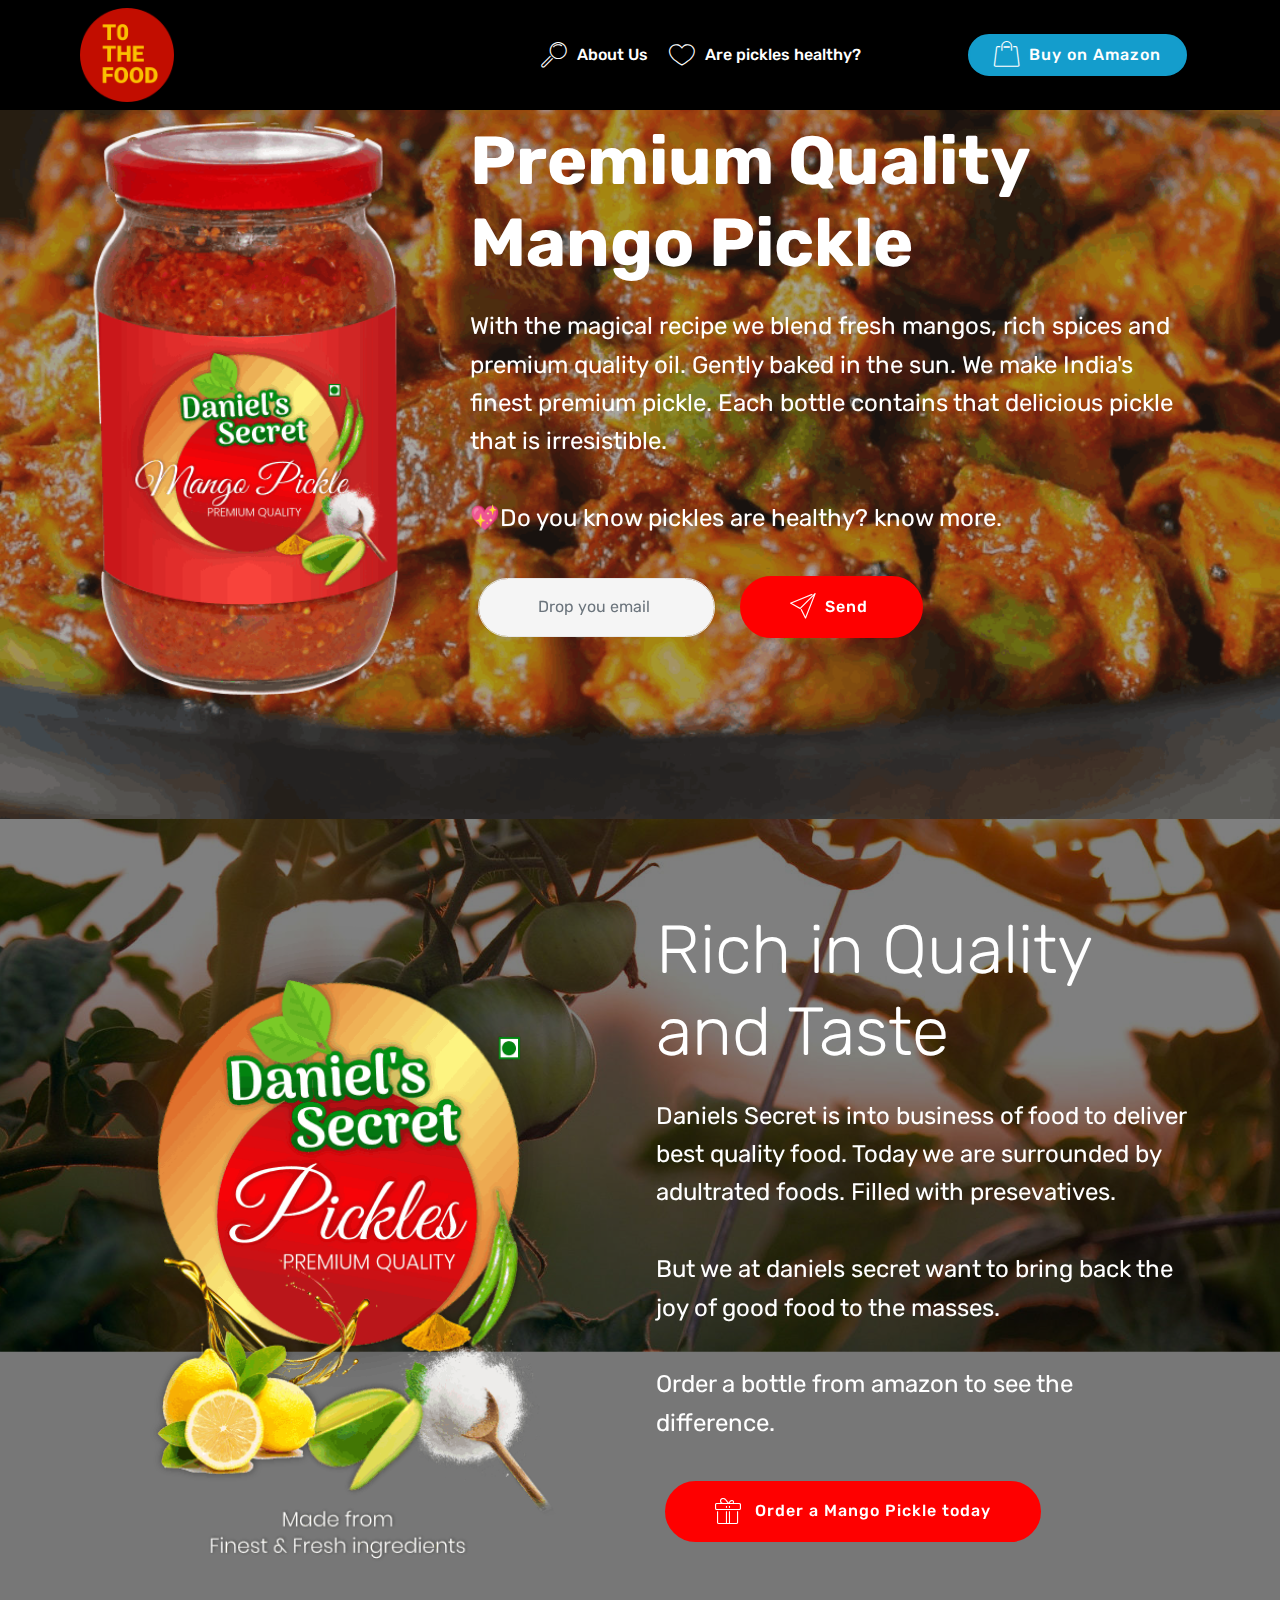
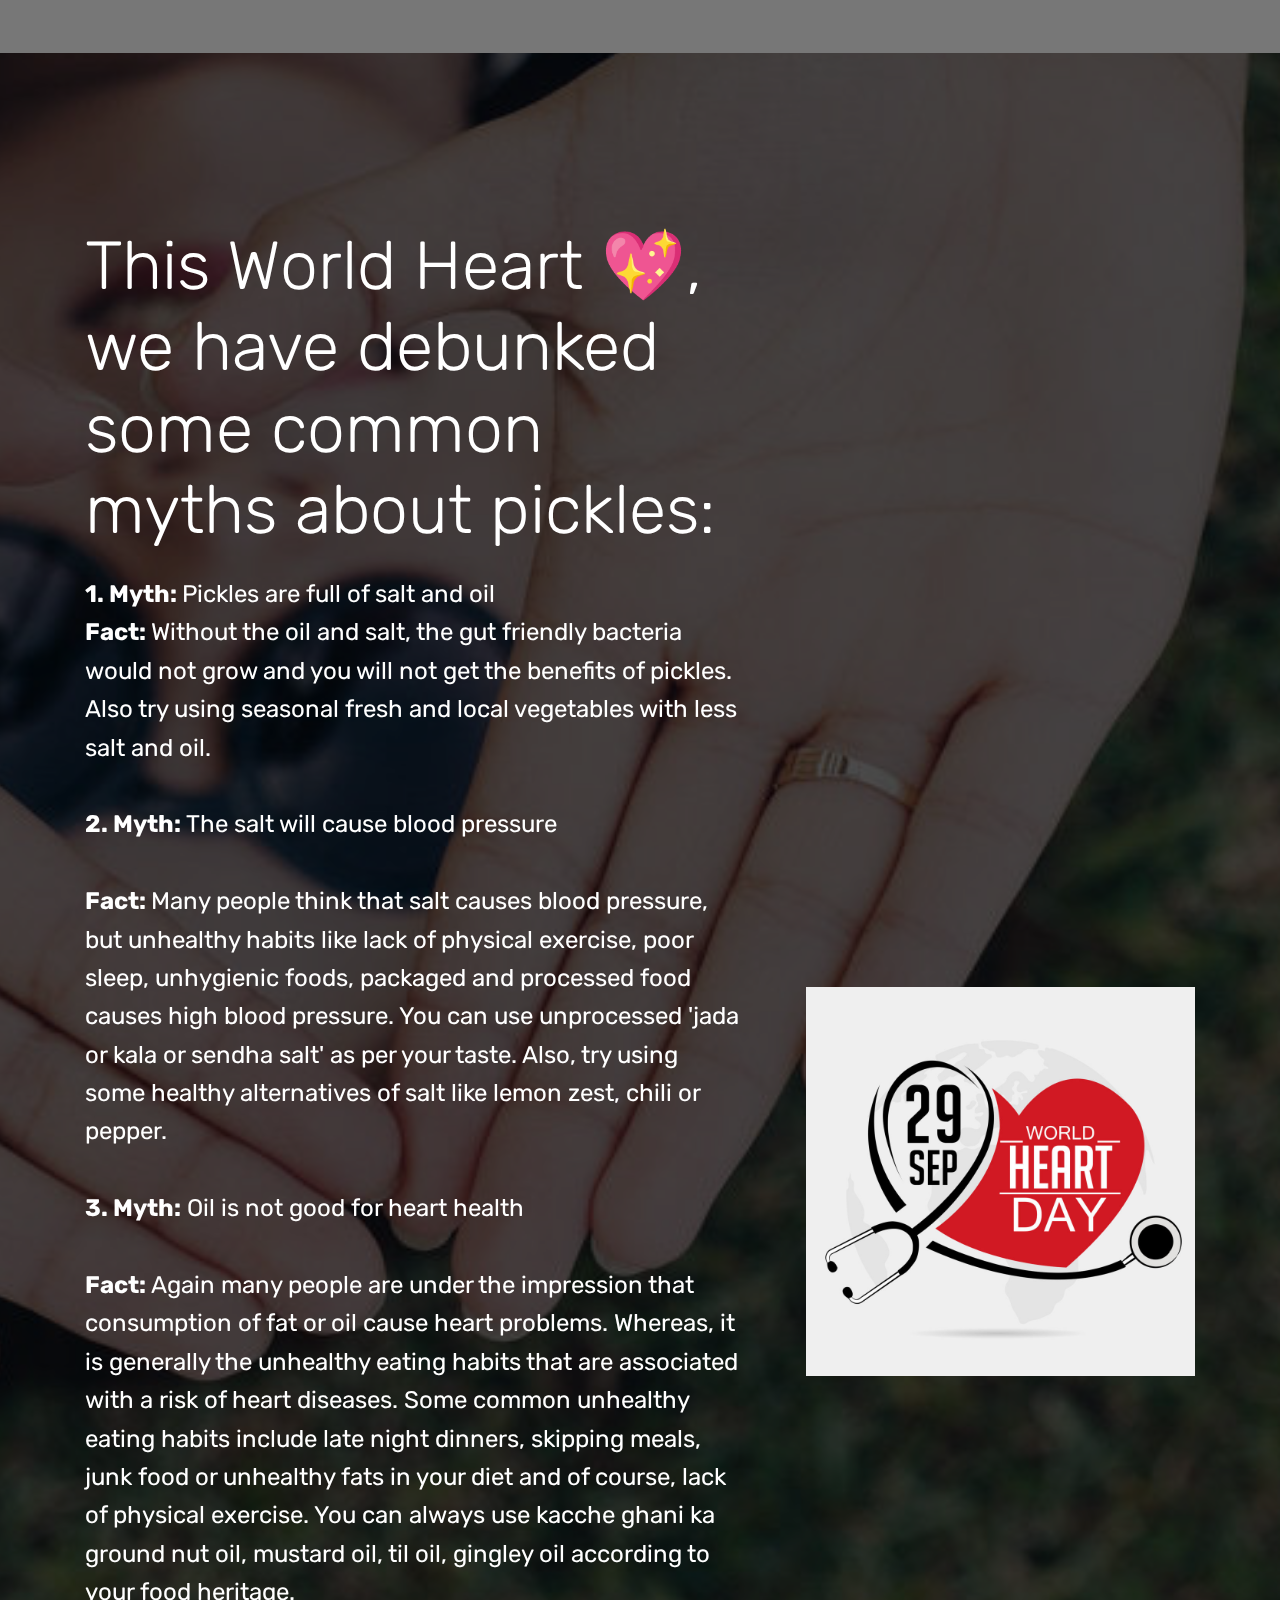
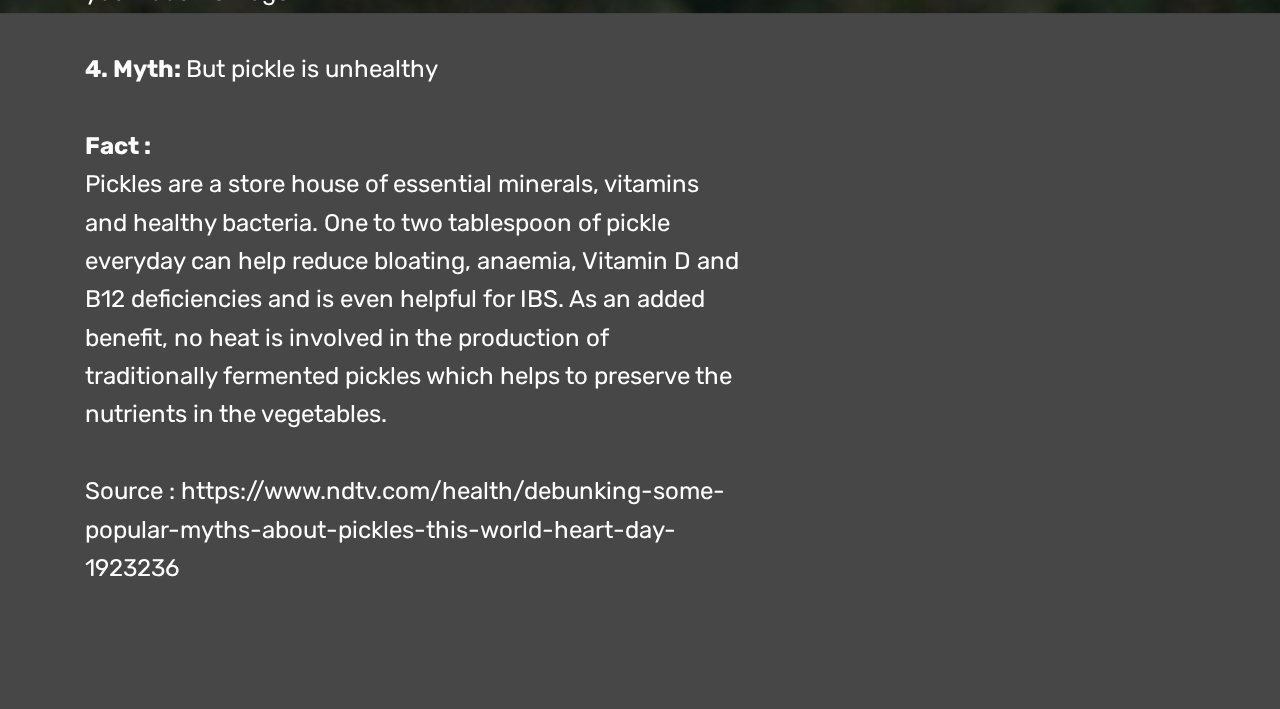
==== index.html @ 65652cb2 "Add files via upload" ====
<!DOCTYPE html>
<html >
<head>
  <!-- Site made with Mobirise Website Builder v4.7.7, https://mobirise.com -->
  <meta charset="UTF-8">
  <meta http-equiv="X-UA-Compatible" content="IE=edge">
  <meta name="generator" content="Mobirise v4.7.7, mobirise.com">
  <meta name="viewport" content="width=device-width, initial-scale=1, minimum-scale=1">
  <link rel="shortcut icon" href="assets/images/to-the-food-100x100.png" type="image/x-icon">
  <meta name="description" content="">
  <title>Home</title>
  <link rel="stylesheet" href="assets/web/assets/mobirise-icons/mobirise-icons.css">
  <link rel="stylesheet" href="assets/tether/tether.min.css">
  <link rel="stylesheet" href="assets/bootstrap/css/bootstrap.min.css">
  <link rel="stylesheet" href="assets/bootstrap/css/bootstrap-grid.min.css">
  <link rel="stylesheet" href="assets/bootstrap/css/bootstrap-reboot.min.css">
  <link rel="stylesheet" href="assets/dropdown/css/style.css">
  <link rel="stylesheet" href="assets/theme/css/style.css">
  <link rel="stylesheet" href="assets/mobirise/css/mbr-additional.css" type="text/css">
  
  
  
</head>
<body>
  <section class="menu cid-r4YpCOW3Wa" once="menu" id="menu1-0">

    

    <nav class="navbar navbar-expand beta-menu navbar-dropdown align-items-center navbar-fixed-top navbar-toggleable-sm">
        <button class="navbar-toggler navbar-toggler-right" type="button" data-toggle="collapse" data-target="#navbarSupportedContent" aria-controls="navbarSupportedContent" aria-expanded="false" aria-label="Toggle navigation">
            <div class="hamburger">
                <span></span>
                <span></span>
                <span></span>
                <span></span>
            </div>
        </button>
        <div class="menu-logo">
            <div class="navbar-brand">
                <span class="navbar-logo">
                    <a href="http://tothefood.com">
                         <img src="assets/images/to-the-food-100x100.png" alt="Mobirise" title="" style="height: 5.9rem;">
                    </a>
                </span>
                
            </div>
        </div>
        <div class="collapse navbar-collapse" id="navbarSupportedContent">
            <ul class="navbar-nav nav-dropdown" data-app-modern-menu="true"><li class="nav-item">
                    <a class="nav-link link text-white display-4" href="index.html#header3-2">
                        <span class="mbri-search mbr-iconfont mbr-iconfont-btn"></span>
                        About Us
                    </a>
                </li><li class="nav-item"><a class="nav-link link text-white display-4" href="index.html#header3-3"><span class="mbri-hearth mbr-iconfont mbr-iconfont-btn"></span>
                        
                        Are pickles healthy? &nbsp; &nbsp; &nbsp; &nbsp; &nbsp; &nbsp; &nbsp; &nbsp; &nbsp; &nbsp;&nbsp;</a></li></ul>
            <div class="navbar-buttons mbr-section-btn"><a class="btn btn-sm btn-primary display-4" href="page1.html"><span class="mbri-shopping-bag mbr-iconfont mbr-iconfont-btn"></span>
                    Buy on Amazon</a></div>
        </div>
    </nav>
</section>

<section class="engine"><a href="https://mobirise.me/e">make a site</a></section><section class="header14 cid-r4YpYTf6d8 mbr-parallax-background" id="header14-1">

    

    <div class="mbr-overlay" style="opacity: 0.4; background-color: rgb(35, 35, 35);">
    </div>

    <div class="container">
        <div class="media-container-row">

            <div class="mbr-figure" style="width: 50%;">
                <img src="assets/images/new-300x540.png" alt="Mobirise" title="">
            </div>

            <div class="media-content">
                <h1 class="mbr-section-title pb-3 align-left mbr-white mbr-fonts-style display-1"><strong>Premium Quality Mango Pickle</strong>&nbsp;</h1>
                
                <div class="mbr-section-text  pb-3 ">
                    <p class="mbr-text align-left mbr-white mbr-fonts-style display-5">With the magical recipe we blend fresh mangos, rich spices and premium quality oil. Gently baked in the sun. We make India's finest premium pickle. Each bottle contains that delicious pickle that is irresistible.<br><br><a href="index.html#header3-3" class="text-white">💖Do you know pickles are healthy?</a>&nbsp;know more.<br></p>
                </div>

                <div class="media-container-column" data-form-type="formoid">
                    <div data-form-alert="" hidden="">Thanks for sending us your email. We'll contact you soon!</div>
                    <form class="form-inline" action="https://mobirise.com/" method="post" data-form-title="Mobirise Form">
                        <input type="hidden" value="vi8gRduveDbk9ZC6Xpn4aQw9OU4yUWQnwNXGZ/rbIzXSSojaercEvw2rdRnrXdCf0DAz/PUSEZl71ZxPuIH0gPX1KS9b4m6CELEukPtEXcxTzOroVhZYm8sa0esuAMLe" data-form-email="true">
                        <div class="form-group">
                            <input type="email" class="form-control input-sm input-inverse" name="email" required="" data-form-field="Email" placeholder="Drop you email " id="email-header14-1">
                        </div>
                        <div class="buttons-wrap"><button href="" class="btn btn-secondary display-4" type="submit" role="button"><span class="mbri-paper-plane mbr-iconfont mbr-iconfont-btn"></span>Send&nbsp;</button></div>
                    </form>
                </div>
            </div>
        </div>
    </div>
</section>

<section class="header3 cid-r4YrCFxBbr mbr-parallax-background" id="header3-2">

    

    <div class="mbr-overlay" style="opacity: 0.5; background-color: rgb(0, 0, 0);">
    </div>

    <div class="container">
        <div class="media-container-row">
            <div class="mbr-figure" style="width: 100%;">
                <img src="assets/images/pickle-cover-500x644.png" alt="Mobirise" title="">
            </div>

            <div class="media-content">
                <h1 class="mbr-section-title mbr-white pb-3 mbr-fonts-style display-1">Rich in Quality and Taste</h1>
                
                <div class="mbr-section-text mbr-white pb-3 ">
                    <p class="mbr-text mbr-fonts-style display-5">Daniels Secret is into business of food to deliver best quality food. Today we are surrounded by adultrated foods. Filled with presevatives.&nbsp;<br><br>But we at daniels secret want to bring back the joy of good food to the masses.&nbsp;<br><br>Order a bottle from amazon to see the difference.&nbsp;</p>
                </div>
                <div class="mbr-section-btn"><a class="btn btn-md btn-secondary display-4" href="https://mobirise.com"><span class="mbri-gift mbr-iconfont mbr-iconfont-btn"></span>Order a Mango Pickle today</a></div>
            </div>
        </div>
    </div>

</section>

<section class="header3 cid-r4YBlvdm2W mbr-parallax-background" id="header3-3">

    

    <div class="mbr-overlay" style="opacity: 0.7; background-color: rgb(0, 0, 0);">
    </div>

    <div class="container">
        <div class="media-container-row">
            <div class="mbr-figure" style="width: 65%;">
                <img src="assets/images/worldheartday-1014x1014.jpg" alt="Mobirise" title="">
            </div>

            <div class="media-content">
                <h1 class="mbr-section-title mbr-white pb-3 mbr-fonts-style display-1"><br>This World Heart 💖, we have debunked some common myths about pickles:</h1>
                
                <div class="mbr-section-text mbr-white pb-3 ">
                    <p class="mbr-text mbr-fonts-style display-5"><strong>1. Myth: </strong>Pickles are full of salt and oil<br><strong>Fact: </strong> Without the oil and salt, the gut friendly bacteria would not grow and you will not get the benefits of pickles. Also try using seasonal fresh and local vegetables with less salt and oil.
<br>
<br><strong>2. Myth: </strong>The salt will cause blood pressure
<br>
<br><strong> Fact: </strong>Many people think that salt causes blood pressure, but unhealthy habits like lack of physical exercise, poor sleep, unhygienic foods, packaged and processed food causes high blood pressure. You can use unprocessed 'jada or kala or sendha salt' as per your taste. Also, try using some healthy alternatives of salt like lemon zest, chili or pepper.
<br>
<br><strong>3. Myth:</strong> Oil is not good for heart health
<br>
<br><strong>Fact: </strong>Again many people are under the impression that consumption of fat or oil cause heart problems. Whereas, it is generally the unhealthy eating habits that are associated with a risk of heart diseases. Some common unhealthy eating habits include late night dinners, skipping meals, junk food or unhealthy fats in your diet and of course, lack of physical exercise. You can always use kacche ghani ka ground nut oil,  mustard oil, til oil, gingley oil according to your food heritage.
<br>
<br><strong>4. Myth: </strong>But pickle is unhealthy
<br>
<br><strong>Fact : <br></strong>Pickles are a store house of essential minerals, vitamins and healthy bacteria. One to two tablespoon of pickle everyday can help reduce bloating, anaemia, Vitamin D and B12 deficiencies and is even helpful for IBS. As an added benefit, no heat is involved in the production of traditionally fermented pickles which helps to preserve the nutrients in the vegetables.&nbsp;<br><br>Source :&nbsp;https://www.ndtv.com/health/debunking-some-popular-myths-about-pickles-this-world-heart-day-1923236</p>
                </div>
                
            </div>
        </div>
    </div>

</section>


  <script src="assets/web/assets/jquery/jquery.min.js"></script>
  <script src="assets/popper/popper.min.js"></script>
  <script src="assets/tether/tether.min.js"></script>
  <script src="assets/bootstrap/js/bootstrap.min.js"></script>
  <script src="assets/smoothscroll/smooth-scroll.js"></script>
  <script src="assets/dropdown/js/script.min.js"></script>
  <script src="assets/touchswipe/jquery.touch-swipe.min.js"></script>
  <script src="assets/parallax/jarallax.min.js"></script>
  <script src="assets/theme/js/script.js"></script>
  <script src="assets/formoid/formoid.min.js"></script>
  
  
</body>
</html>
---- assets/web/assets/mobirise-icons/mobirise-icons.css ----
@font-face {
  font-family: 'MobiriseIcons';
  src:  url('mobirise-icons.eot?spat4u');
  src:  url('mobirise-icons.eot?spat4u#iefix') format('embedded-opentype'),
    url('mobirise-icons.ttf?spat4u') format('truetype'),
    url('mobirise-icons.woff?spat4u') format('woff'),
    url('mobirise-icons.svg?spat4u#MobiriseIcons') format('svg');
  font-weight: normal;
  font-style: normal;
}

[class^="mbri-"], [class*=" mbri-"] {
  /* use !important to prevent issues with browser extensions that change fonts */
  font-family: MobiriseIcons !important;
  speak: none;
  font-style: normal;
  font-weight: normal;
  font-variant: normal;
  text-transform: none;
  line-height: 1;

  /* Better Font Rendering =========== */
  -webkit-font-smoothing: antialiased;
  -moz-osx-font-smoothing: grayscale;
}

.mbri-add-submenu:before {
  content: "\e900";
}
.mbri-alert:before {
  content: "\e901";
}
.mbri-align-center:before {
  content: "\e902";
}
.mbri-align-justify:before {
  content: "\e903";
}
.mbri-align-left:before {
  content: "\e904";
}
.mbri-align-right:before {
  content: "\e905";
}
.mbri-android:before {
  content: "\e906";
}
.mbri-apple:before {
  content: "\e907";
}
.mbri-arrow-down:before {
  content: "\e908";
}
.mbri-arrow-next:before {
  content: "\e909";
}
.mbri-arrow-prev:before {
  content: "\e90a";
}
.mbri-arrow-up:before {
  content: "\e90b";
}
.mbri-bold:before {
  content: "\e90c";
}
.mbri-bookmark:before {
  content: "\e90d";
}
.mbri-bootstrap:before {
  content: "\e90e";
}
.mbri-briefcase:before {
  content: "\e90f";
}
.mbri-browse:before {
  content: "\e910";
}
.mbri-bulleted-list:before {
  content: "\e911";
}
.mbri-calendar:before {
  content: "\e912";
}
.mbri-camera:before {
  content: "\e913";
}
.mbri-cart-add:before {
  content: "\e914";
}
.mbri-cart-full:before {
  content: "\e915";
}
.mbri-cash:before {
  content: "\e916";
}
.mbri-change-style:before {
  content: "\e917";
}
.mbri-chat:before {
  content: "\e918";
}
.mbri-clock:before {
  content: "\e919";
}
.mbri-close:before {
  content: "\e91a";
}
.mbri-cloud:before {
  content: "\e91b";
}
.mbri-code:before {
  content: "\e91c";
}
.mbri-contact-form:before {
  content: "\e91d";
}
.mbri-credit-card:before {
  content: "\e91e";
}
.mbri-cursor-click:before {
  content: "\e91f";
}
.mbri-cust-feedback:before {
  content: "\e920";
}
.mbri-database:before {
  content: "\e921";
}
.mbri-delivery:before {
  content: "\e922";
}
.mbri-desktop:before {
  content: "\e923";
}
.mbri-devices:before {
  content: "\e924";
}
.mbri-down:before {
  content: "\e925";
}
.mbri-download:before {
  content: "\e989";
}
.mbri-drag-n-drop:before {
  content: "\e927";
}
.mbri-drag-n-drop2:before {
  content: "\e928";
}
.mbri-edit:before {
  content: "\e929";
}
.mbri-edit2:before {
  content: "\e92a";
}
.mbri-error:before {
  content: "\e92b";
}
.mbri-extension:before {
  content: "\e92c";
}
.mbri-features:before {
  content: "\e92d";
}
.mbri-file:before {
  content: "\e92e";
}
.mbri-flag:before {
  content: "\e92f";
}
.mbri-folder:before {
  content: "\e930";
}
.mbri-gift:before {
  content: "\e931";
}
.mbri-github:before {
  content: "\e932";
}
.mbri-globe:before {
  content: "\e933";
}
.mbri-globe-2:before {
  content: "\e934";
}
.mbri-growing-chart:before {
  content: "\e935";
}
.mbri-hearth:before {
  content: "\e936";
}
.mbri-help:before {
  content: "\e937";
}
.mbri-home:before {
  content: "\e938";
}
.mbri-hot-cup:before {
  content: "\e939";
}
.mbri-idea:before {
  content: "\e93a";
}
.mbri-image-gallery:before {
  content: "\e93b";
}
.mbri-image-slider:before {
  content: "\e93c";
}
.mbri-info:before {
  content: "\e93d";
}
.mbri-italic:before {
  content: "\e93e";
}
.mbri-key:before {
  content: "\e93f";
}
.mbri-laptop:before {
  content: "\e940";
}
.mbri-layers:before {
  content: "\e941";
}
.mbri-left-right:before {
  content: "\e942";
}
.mbri-left:before {
  content: "\e943";
}
.mbri-letter:before {
  content: "\e944";
}
.mbri-like:before {
  content: "\e945";
}
.mbri-link:before {
  content: "\e946";
}
.mbri-lock:before {
  content: "\e947";
}
.mbri-login:before {
  content: "\e948";
}
.mbri-logout:before {
  content: "\e949";
}
.mbri-magic-stick:before {
  content: "\e94a";
}
.mbri-map-pin:before {
  content: "\e94b";
}
.mbri-menu:before {
  content: "\e94c";
}
.mbri-mobile:before {
  content: "\e94d";
}
.mbri-mobile2:before {
  content: "\e94e";
}
.mbri-mobirise:before {
  content: "\e94f";
}
.mbri-more-horizontal:before {
  content: "\e950";
}
.mbri-more-vertical:before {
  content: "\e951";
}
.mbri-music:before {
  content: "\e952";
}
.mbri-new-file:before {
  content: "\e953";
}
.mbri-numbered-list:before {
  content: "\e954";
}
.mbri-opened-folder:before {
  content: "\e955";
}
.mbri-pages:before {
  content: "\e956";
}
.mbri-paper-plane:before {
  content: "\e957";
}
.mbri-paperclip:before {
  content: "\e958";
}
.mbri-photo:before {
  content: "\e959";
}
.mbri-photos:before {
  content: "\e95a";
}
.mbri-pin:before {
  content: "\e95b";
}
.mbri-play:before {
  content: "\e95c";
}
.mbri-plus:before {
  content: "\e95d";
}
.mbri-preview:before {
  content: "\e95e";
}
.mbri-print:before {
  content: "\e95f";
}
.mbri-protect:before {
  content: "\e960";
}
.mbri-question:before {
  content: "\e961";
}
.mbri-quote-left:before {
  content: "\e962";
}
.mbri-quote-right:before {
  content: "\e963";
}
.mbri-refresh:before {
  content: "\e964";
}
.mbri-responsive:before {
  content: "\e965";
}
.mbri-right:before {
  content: "\e966";
}
.mbri-rocket:before {
  content: "\e967";
}
.mbri-sad-face:before {
  content: "\e968";
}
.mbri-sale:before {
  content: "\e969";
}
.mbri-save:before {
  content: "\e96a";
}
.mbri-search:before {
  content: "\e96b";
}
.mbri-setting:before {
  content: "\e96c";
}
.mbri-setting2:before {
  content: "\e96d";
}
.mbri-setting3:before {
  content: "\e96e";
}
.mbri-share:before {
  content: "\e96f";
}
.mbri-shopping-bag:before {
  content: "\e970";
}
.mbri-shopping-basket:before {
  content: "\e971";
}
.mbri-shopping-cart:before {
  content: "\e972";
}
.mbri-sites:before {
  content: "\e973";
}
.mbri-smile-face:before {
  content: "\e974";
}
.mbri-speed:before {
  content: "\e975";
}
.mbri-star:before {
  content: "\e976";
}
.mbri-success:before {
  content: "\e977";
}
.mbri-sun:before {
  content: "\e978";
}
.mbri-sun2:before {
  content: "\e979";
}
.mbri-tablet:before {
  content: "\e97a";
}
.mbri-tablet-vertical:before {
  content: "\e97b";
}
.mbri-target:before {
  content: "\e97c";
}
.mbri-timer:before {
  content: "\e97d";
}
.mbri-to-ftp:before {
  content: "\e97e";
}
.mbri-to-local-drive:before {
  content: "\e97f";
}
.mbri-touch-swipe:before {
  content: "\e980";
}
.mbri-touch:before {
  content: "\e981";
}
.mbri-trash:before {
  content: "\e982";
}
.mbri-underline:before {
  content: "\e983";
}
.mbri-unlink:before {
  content: "\e984";
}
.mbri-unlock:before {
  content: "\e985";
}
.mbri-up-down:before {
  content: "\e986";
}
.mbri-up:before {
  content: "\e987";
}
.mbri-update:before {
  content: "\e988";
}
.mbri-upload:before {
 content: "\e926"; 
}
.mbri-user:before {
  content: "\e98a";
}
.mbri-user2:before {
  content: "\e98b";
}
.mbri-users:before {
  content: "\e98c";
}
.mbri-video:before {
  content: "\e98d";
}
.mbri-video-play:before {
  content: "\e98e";
}
.mbri-watch:before {
  content: "\e98f";
}
.mbri-website-theme:before {
  content: "\e990";
}
.mbri-wifi:before {
  content: "\e991";
}
.mbri-windows:before {
  content: "\e992";
}
.mbri-zoom-out:before {
  content: "\e993";
}
.mbri-redo:before {
  content: "\e994";
}
.mbri-undo:before {
  content: "\e995";
}
---- assets/dropdown/css/style.css ----
.navbar-dropdown {
  left: 0;
  padding: 0;
  position: absolute;
  right: 0;
  top: 0;
  transition: all 0.45s ease;
  z-index: 1030;
  background: #282828; }
  .navbar-dropdown .navbar-logo {
    margin-right: 0.8rem;
    transition: margin 0.3s ease-in-out;
    vertical-align: middle; }
    .navbar-dropdown .navbar-logo img {
      height: 3.125rem;
      transition: all 0.3s ease-in-out; }
    .navbar-dropdown .navbar-logo.mbr-iconfont {
      font-size: 3.125rem;
      line-height: 3.125rem; }
  .navbar-dropdown .navbar-caption {
    font-weight: 700;
    white-space: normal;
    vertical-align: -4px;
    line-height: 3.125rem !important; }
    .navbar-dropdown .navbar-caption, .navbar-dropdown .navbar-caption:hover {
      color: inherit;
      text-decoration: none; }
  .navbar-dropdown .mbr-iconfont + .navbar-caption {
    vertical-align: -1px; }
  .navbar-dropdown.navbar-fixed-top {
    position: fixed; }
  .navbar-dropdown .navbar-brand span {
    vertical-align: -4px; }
  .navbar-dropdown.bg-color.transparent {
    background: none; }
  .navbar-dropdown.navbar-short .navbar-brand {
    padding: 0.625rem 0; }
    .navbar-dropdown.navbar-short .navbar-brand span {
      vertical-align: -1px; }
  .navbar-dropdown.navbar-short .navbar-caption {
    line-height: 2.375rem !important;
    vertical-align: -2px; }
  .navbar-dropdown.navbar-short .navbar-logo {
    margin-right: 0.5rem; }
    .navbar-dropdown.navbar-short .navbar-logo img {
      height: 2.375rem; }
    .navbar-dropdown.navbar-short .navbar-logo.mbr-iconfont {
      font-size: 2.375rem;
      line-height: 2.375rem; }
  .navbar-dropdown.navbar-short .mbr-table-cell {
    height: 3.625rem; }
  .navbar-dropdown .navbar-close {
    left: 0.6875rem;
    position: fixed;
    top: 0.75rem;
    z-index: 1000; }
  .navbar-dropdown .hamburger-icon {
    content: "";
    display: inline-block;
    vertical-align: middle;
    width: 16px;
    -webkit-box-shadow: 0 -6px 0 1px #282828,0 0 0 1px #282828,0 6px 0 1px #282828;
    -moz-box-shadow: 0 -6px 0 1px #282828,0 0 0 1px #282828,0 6px 0 1px #282828;
    box-shadow: 0 -6px 0 1px #282828,0 0 0 1px #282828,0 6px 0 1px #282828; }

.dropdown-menu .dropdown-toggle[data-toggle="dropdown-submenu"]::after {
  border-bottom: 0.35em solid transparent;
  border-left: 0.35em solid;
  border-right: 0;
  border-top: 0.35em solid transparent;
  margin-left: 0.3rem; }

.dropdown-menu .dropdown-item:focus {
  outline: 0; }

.nav-dropdown {
  font-size: 0.75rem;
  font-weight: 500;
  height: auto !important; }
  .nav-dropdown .nav-btn {
    padding-left: 1rem; }
  .nav-dropdown .link {
    margin: .667em 1.667em;
    font-weight: 500;
    padding: 0;
    transition: color .2s ease-in-out; }
    .nav-dropdown .link.dropdown-toggle {
      margin-right: 2.583em; }
      .nav-dropdown .link.dropdown-toggle::after {
        margin-left: .25rem;
        border-top: 0.35em solid;
        border-right: 0.35em solid transparent;
        border-left: 0.35em solid transparent;
        border-bottom: 0; }
      .nav-dropdown .link.dropdown-toggle[aria-expanded="true"] {
        margin: 0;
        padding: 0.667em 3.263em  0.667em 1.667em; }
  .nav-dropdown .link::after,
  .nav-dropdown .dropdown-item::after {
    color: inherit; }
  .nav-dropdown .btn {
    font-size: 0.75rem;
    font-weight: 700;
    letter-spacing: 0;
    margin-bottom: 0;
    padding-left: 1.25rem;
    padding-right: 1.25rem; }
  .nav-dropdown .dropdown-menu {
    border-radius: 0;
    border: 0;
    left: 0;
    margin: 0;
    padding-bottom: 1.25rem;
    padding-top: 1.25rem;
    position: relative; }
  .nav-dropdown .dropdown-submenu {
    margin-left: 0.125rem;
    top: 0; }
  .nav-dropdown .dropdown-item {
    font-weight: 500;
    line-height: 2;
    padding: 0.3846em 4.615em 0.3846em 1.5385em;
    position: relative;
    transition: color .2s ease-in-out, background-color .2s ease-in-out; }
    .nav-dropdown .dropdown-item::after {
      margin-top: -0.3077em;
      position: absolute;
      right: 1.1538em;
      top: 50%; }
    .nav-dropdown .dropdown-item:focus, .nav-dropdown .dropdown-item:hover {
      background: none; }

@media (max-width: 767px) {
  .nav-dropdown.navbar-toggleable-sm {
    bottom: 0;
    display: none;
    left: 0;
    overflow-x: hidden;
    position: fixed;
    top: 0;
    transform: translateX(-100%);
    -ms-transform: translateX(-100%);
    -webkit-transform: translateX(-100%);
    width: 18.75rem;
    z-index: 999; } }
.nav-dropdown.navbar-toggleable-xl {
  bottom: 0;
  display: none;
  left: 0;
  overflow-x: hidden;
  position: fixed;
  top: 0;
  transform: translateX(-100%);
  -ms-transform: translateX(-100%);
  -webkit-transform: translateX(-100%);
  width: 18.75rem;
  z-index: 999; }

.nav-dropdown-sm {
  display: block !important;
  overflow-x: hidden;
  overflow: auto;
  padding-top: 3.875rem; }
  .nav-dropdown-sm::after {
    content: "";
    display: block;
    height: 3rem;
    width: 100%; }
  .nav-dropdown-sm.collapse.in ~ .navbar-close {
    display: block !important; }
  .nav-dropdown-sm.collapsing, .nav-dropdown-sm.collapse.in {
    transform: translateX(0);
    -ms-transform: translateX(0);
    -webkit-transform: translateX(0);
    transition: all 0.25s ease-out;
    -webkit-transition: all 0.25s ease-out;
    background: #282828; }
  .nav-dropdown-sm.collapsing[aria-expanded="false"] {
    transform: translateX(-100%);
    -ms-transform: translateX(-100%);
    -webkit-transform: translateX(-100%); }
  .nav-dropdown-sm .nav-item {
    display: block;
    margin-left: 0 !important;
    padding-left: 0; }
  .nav-dropdown-sm .link,
  .nav-dropdown-sm .dropdown-item {
    border-top: 1px dotted rgba(255, 255, 255, 0.1);
    font-size: 0.8125rem;
    line-height: 1.6;
    margin: 0 !important;
    padding: 0.875rem 2.4rem 0.875rem 1.5625rem !important;
    position: relative;
    white-space: normal; }
    .nav-dropdown-sm .link:focus, .nav-dropdown-sm .link:hover,
    .nav-dropdown-sm .dropdown-item:focus,
    .nav-dropdown-sm .dropdown-item:hover {
      background: rgba(0, 0, 0, 0.2) !important;
      color: #c0a375; }
  .nav-dropdown-sm .nav-btn {
    position: relative;
    padding: 1.5625rem 1.5625rem 0 1.5625rem; }
    .nav-dropdown-sm .nav-btn::before {
      border-top: 1px dotted rgba(255, 255, 255, 0.1);
      content: "";
      left: 0;
      position: absolute;
      top: 0;
      width: 100%; }
    .nav-dropdown-sm .nav-btn + .nav-btn {
      padding-top: 0.625rem; }
      .nav-dropdown-sm .nav-btn + .nav-btn::before {
        display: none; }
  .nav-dropdown-sm .btn {
    padding: 0.625rem 0; }
  .nav-dropdown-sm .dropdown-toggle[data-toggle="dropdown-submenu"]::after {
    margin-left: .25rem;
    border-top: 0.35em solid;
    border-right: 0.35em solid transparent;
    border-left: 0.35em solid transparent;
    border-bottom: 0; }
  .nav-dropdown-sm .dropdown-toggle[data-toggle="dropdown-submenu"][aria-expanded="true"]::after {
    border-top: 0;
    border-right: 0.35em solid transparent;
    border-left: 0.35em solid transparent;
    border-bottom: 0.35em solid; }
  .nav-dropdown-sm .dropdown-menu {
    margin: 0;
    padding: 0;
    position: relative;
    top: 0;
    left: 0;
    width: 100%;
    border: 0;
    float: none;
    border-radius: 0;
    background: none; }
  .nav-dropdown-sm .dropdown-submenu {
    left: 100%;
    margin-left: 0.125rem;
    margin-top: -1.25rem;
    top: 0; }

.navbar-toggleable-sm .nav-dropdown .dropdown-menu {
  position: absolute; }

.navbar-toggleable-sm .nav-dropdown .dropdown-submenu {
  left: 100%;
  margin-left: 0.125rem;
  margin-top: -1.25rem;
  top: 0; }

.navbar-toggleable-sm.opened .nav-dropdown .dropdown-menu {
  position: relative; }

.navbar-toggleable-sm.opened .nav-dropdown .dropdown-submenu {
  left: 0;
  margin-left: 00rem;
  margin-top: 0rem;
  top: 0; }

.is-builder .nav-dropdown.collapsing {
  transition: none !important; }

/*# sourceMappingURL=style.css.map */
---- assets/theme/css/style.css ----
/*!
 * Mobirise v4 theme (https://mobirise.com/)
 * Copyright 2017 Mobirise
 */
section {
  background-color: #eeeeee; }

section,
.container,
.container-fluid {
  position: relative;
  word-wrap: break-word; }

a.mbr-iconfont:hover {
  text-decoration: none; }

.article .lead p, .article .lead ul, .article .lead ol, .article .lead pre, .article .lead blockquote {
  margin-bottom: 0; }

a {
  font-style: normal;
  font-weight: 400;
  cursor: pointer; }
  a, a:hover {
    text-decoration: none; }

figure {
  margin-bottom: 0; }

body {
  color: #232323; }

h1, h2, h3, h4, h5, h6,
.h1, .h2, .h3, .h4, .h5, .h6,
.display-1, .display-2, .display-3, .display-4 {
  line-height: 1;
  word-break: break-word;
  word-wrap: break-word; }

b, strong {
  font-weight: bold; }

blockquote {
  padding: 10px 0 10px 20px;
  position: relative;
  border-left: 2px solid;
  border-color: #ff3366; }

input:-webkit-autofill, input:-webkit-autofill:hover, input:-webkit-autofill:focus, input:-webkit-autofill:active {
  transition-delay: 9999s;
  transition-property: background-color, color; }

textarea[type="hidden"] {
  display: none; }

body {
  position: relative; }

section {
  background-position: 50% 50%;
  background-repeat: no-repeat;
  background-size: cover; }
  section .mbr-background-video,
  section .mbr-background-video-preview {
    position: absolute;
    bottom: 0;
    left: 0;
    right: 0;
    top: 0; }

.hidden {
  visibility: hidden; }

.mbr-z-index20 {
  z-index: 20; }

/*! Base colors */
.mbr-white {
  color: #ffffff; }

.mbr-black {
  color: #000000; }

.mbr-bg-white {
  background-color: #ffffff; }

.mbr-bg-black {
  background-color: #000000; }

/*! Text-aligns */
.align-left {
  text-align: left; }

.align-center {
  text-align: center; }

.align-right {
  text-align: right; }

@media (max-width: 767px) {
  .align-left, .align-center, .align-right, .mbr-section-btn, .mbr-section-title {
    text-align: center; } }
/*! Font-weight  */
.mbr-light {
  font-weight: 300; }

.mbr-regular {
  font-weight: 400; }

.mbr-semibold {
  font-weight: 500; }

.mbr-bold {
  font-weight: 700; }

/*! Media  */
.media-size-item {
  -webkit-flex: 1 1 auto;
  -moz-flex: 1 1 auto;
  -ms-flex: 1 1 auto;
  -o-flex: 1 1 auto;
  flex: 1 1 auto; }

.media-content {
  -webkit-flex-basis: 100%;
  flex-basis: 100%; }

.media-container-row {
  display: -ms-flexbox;
  display: -webkit-flex;
  display: flex;
  -webkit-flex-direction: row;
  -ms-flex-direction: row;
  flex-direction: row;
  -webkit-flex-wrap: wrap;
  -ms-flex-wrap: wrap;
  flex-wrap: wrap;
  -webkit-justify-content: center;
  -ms-flex-pack: center;
  justify-content: center;
  -webkit-align-content: center;
  -ms-flex-line-pack: center;
  align-content: center;
  -webkit-align-items: start;
  -ms-flex-align: start;
  align-items: start; }
  .media-container-row .media-size-item {
    width: 400px; }

.media-container-column {
  display: -ms-flexbox;
  display: -webkit-flex;
  display: flex;
  -webkit-flex-direction: column;
  -ms-flex-direction: column;
  flex-direction: column;
  -webkit-flex-wrap: wrap;
  -ms-flex-wrap: wrap;
  flex-wrap: wrap;
  -webkit-justify-content: center;
  -ms-flex-pack: center;
  justify-content: center;
  -webkit-align-content: center;
  -ms-flex-line-pack: center;
  align-content: center;
  -webkit-align-items: stretch;
  -ms-flex-align: stretch;
  align-items: stretch; }
  .media-container-column > * {
    width: 100%; }

@media (min-width: 992px) {
  .media-container-row {
    -webkit-flex-wrap: nowrap;
    -ms-flex-wrap: nowrap;
    flex-wrap: nowrap; } }
figure {
  overflow: hidden; }

figure[mbr-media-size] {
  transition: width 0.1s; }

.mbr-figure img, .mbr-figure iframe {
  display: block;
  width: 100%; }

.card {
  background-color: transparent;
  border: none; }

.card-img {
  text-align: center;
  flex-shrink: 0; }

.media {
  max-width: 100%;
  margin: 0 auto; }

.mbr-figure {
  -ms-flex-item-align: center;
  -ms-grid-row-align: center;
  -webkit-align-self: center;
  align-self: center; }

.media-container > div {
  max-width: 100%; }

.mbr-figure img, .card-img img {
  width: 100%; }

@media (max-width: 991px) {
  .media-size-item {
    width: auto !important; }

  .media {
    width: auto; }

  .mbr-figure {
    width: 100% !important; } }
/*! Buttons */
.mbr-section-btn {
  margin-left: -.25rem;
  margin-right: -.25rem;
  font-size: 0; }

nav .mbr-section-btn {
  margin-left: 0rem;
  margin-right: 0rem; }

/*! Btn icon margin */
.btn .mbr-iconfont, .btn.btn-sm .mbr-iconfont {
  cursor: pointer;
  margin-right: 0.5rem; }

.btn.btn-md .mbr-iconfont, .btn.btn-md .mbr-iconfont {
  margin-right: 0.8rem; }

.mbr-regular {
  font-weight: 400; }

.mbr-semibold {
  font-weight: 500; }

.mbr-bold {
  font-weight: 700; }

[type="submit"] {
  -webkit-appearance: none; }

/*! Full-screen */
.mbr-fullscreen .mbr-overlay {
  min-height: 100vh; }

.mbr-fullscreen {
  display: flex;
  display: -webkit-flex;
  display: -moz-flex;
  display: -ms-flex;
  display: -o-flex;
  align-items: center;
  -webkit-align-items: center;
  min-height: 100vh;
  padding-top: 3rem;
  padding-bottom: 3rem; }

/*! Map */
.map {
  height: 25rem;
  position: relative; }
  .map iframe {
    width: 100%;
    height: 100%; }

/* Form */
.form-asterisk {
  font-family: initial;
  position: absolute;
  top: -2px;
  font-weight: normal; }

/*! Scroll to top arrow */
.mbr-arrow-up {
  bottom: 25px;
  right: 90px;
  position: fixed;
  text-align: right;
  z-index: 5000;
  color: #ffffff;
  font-size: 32px;
  transform: rotate(180deg);
  -webkit-transform: rotate(180deg); }

.mbr-arrow-up a {
  background: rgba(0, 0, 0, 0.2);
  border-radius: 3px;
  color: #fff;
  display: inline-block;
  height: 60px;
  width: 60px;
  outline-style: none !important;
  position: relative;
  text-decoration: none;
  transition: all .3s ease-in-out;
  cursor: pointer;
  text-align: center; }
  .mbr-arrow-up a:hover {
    background-color: rgba(0, 0, 0, 0.4); }
  .mbr-arrow-up a i {
    line-height: 60px; }

.mbr-arrow-up-icon {
  display: block;
  color: #fff; }

.mbr-arrow-up-icon::before {
  content: "\203a";
  display: inline-block;
  font-family: serif;
  font-size: 32px;
  line-height: 1;
  font-style: normal;
  position: relative;
  top: 6px;
  left: -4px;
  -webkit-transform: rotate(-90deg);
  transform: rotate(-90deg); }

/*! Arrow Down */
.mbr-arrow {
  position: absolute;
  bottom: 45px;
  left: 50%;
  width: 60px;
  height: 60px;
  cursor: pointer;
  background-color: rgba(80, 80, 80, 0.5);
  border-radius: 50%;
  -webkit-transform: translateX(-50%);
  transform: translateX(-50%); }
  .mbr-arrow > a {
    display: inline-block;
    text-decoration: none;
    outline-style: none;
    -webkit-animation: arrowdown 1.7s ease-in-out infinite;
    animation: arrowdown 1.7s ease-in-out infinite; }
    .mbr-arrow > a > i {
      position: absolute;
      top: -2px;
      left: 15px;
      font-size: 2rem; }

@keyframes arrowdown {
  0% {
    transform: translateY(0px);
    -webkit-transform: translateY(0px); }
  50% {
    transform: translateY(-5px);
    -webkit-transform: translateY(-5px); }
  100% {
    transform: translateY(0px);
    -webkit-transform: translateY(0px); } }
@-webkit-keyframes arrowdown {
  0% {
    transform: translateY(0px);
    -webkit-transform: translateY(0px); }
  50% {
    transform: translateY(-5px);
    -webkit-transform: translateY(-5px); }
  100% {
    transform: translateY(0px);
    -webkit-transform: translateY(0px); } }
@media (max-width: 500px) {
  .mbr-arrow-up {
    left: 50%;
    right: auto;
    transform: translateX(-50%) rotate(180deg);
    -webkit-transform: translateX(-50%) rotate(180deg); } }
/*Gradients animation*/
@keyframes gradient-animation {
  from {
    background-position: 0% 100%;
    animation-timing-function: ease-in-out; }
  to {
    background-position: 100% 0%;
    animation-timing-function: ease-in-out; } }
@-webkit-keyframes gradient-animation {
  from {
    background-position: 0% 100%;
    animation-timing-function: ease-in-out; }
  to {
    background-position: 100% 0%;
    animation-timing-function: ease-in-out; } }
.bg-gradient {
  background-size: 200% 200%;
  animation: gradient-animation 5s infinite alternate;
  -webkit-animation: gradient-animation 5s infinite alternate; }

.menu .navbar-brand {
  display: -webkit-flex; }
  .menu .navbar-brand span {
    display: flex;
    display: -webkit-flex; }
  .menu .navbar-brand .navbar-caption-wrap {
    display: -webkit-flex; }
  .menu .navbar-brand .navbar-logo img {
    display: -webkit-flex; }
@media (min-width: 768px) and (max-width: 991px) {
  .menu .navbar-toggleable-sm .navbar-nav {
    display: -webkit-box;
    display: -webkit-flex;
    display: -ms-flexbox; } }
@media (min-width: 992px) {
  .menu .navbar-nav.nav-dropdown {
    display: -webkit-flex; }
  .menu .navbar-toggleable-sm .navbar-collapse {
    display: -webkit-flex !important; } }

/*# sourceMappingURL=style.css.map */
.engine {
	position: absolute;
	text-indent: -2400px;
	text-align: center;
	padding: 0;
	top: 0;
	left: -2400px;
}
---- assets/mobirise/css/mbr-additional.css ----
@import url(https://fonts.googleapis.com/css?family=Rubik:300,300i,400,400i,500,500i,700,700i,900,900i);





body {
  font-style: normal;
  line-height: 1.5;
}
.mbr-section-title {
  font-style: normal;
  line-height: 1.2;
}
.mbr-section-subtitle {
  line-height: 1.3;
}
.mbr-text {
  font-style: normal;
  line-height: 1.6;
}
.display-1 {
  font-family: 'Rubik', sans-serif;
  font-size: 4.25rem;
}
.display-1 > .mbr-iconfont {
  font-size: 6.8rem;
}
.display-2 {
  font-family: 'Rubik', sans-serif;
  font-size: 3rem;
}
.display-2 > .mbr-iconfont {
  font-size: 4.8rem;
}
.display-4 {
  font-family: 'Rubik', sans-serif;
  font-size: 1rem;
}
.display-4 > .mbr-iconfont {
  font-size: 1.6rem;
}
.display-5 {
  font-family: 'Rubik', sans-serif;
  font-size: 1.5rem;
}
.display-5 > .mbr-iconfont {
  font-size: 2.4rem;
}
.display-7 {
  font-family: 'Rubik', sans-serif;
  font-size: 1rem;
}
.display-7 > .mbr-iconfont {
  font-size: 1.6rem;
}
/* ---- Fluid typography for mobile devices ---- */
/* 1.4 - font scale ratio ( bootstrap == 1.42857 ) */
/* 100vw - current viewport width */
/* (48 - 20)  48 == 48rem == 768px, 20 == 20rem == 320px(minimal supported viewport) */
/* 0.65 - min scale variable, may vary */
@media (max-width: 768px) {
  .display-1 {
    font-size: 3.4rem;
    font-size: calc( 2.1374999999999997rem + (4.25 - 2.1374999999999997) * ((100vw - 20rem) / (48 - 20)));
    line-height: calc( 1.4 * (2.1374999999999997rem + (4.25 - 2.1374999999999997) * ((100vw - 20rem) / (48 - 20))));
  }
  .display-2 {
    font-size: 2.4rem;
    font-size: calc( 1.7rem + (3 - 1.7) * ((100vw - 20rem) / (48 - 20)));
    line-height: calc( 1.4 * (1.7rem + (3 - 1.7) * ((100vw - 20rem) / (48 - 20))));
  }
  .display-4 {
    font-size: 0.8rem;
    font-size: calc( 1rem + (1 - 1) * ((100vw - 20rem) / (48 - 20)));
    line-height: calc( 1.4 * (1rem + (1 - 1) * ((100vw - 20rem) / (48 - 20))));
  }
  .display-5 {
    font-size: 1.2rem;
    font-size: calc( 1.175rem + (1.5 - 1.175) * ((100vw - 20rem) / (48 - 20)));
    line-height: calc( 1.4 * (1.175rem + (1.5 - 1.175) * ((100vw - 20rem) / (48 - 20))));
  }
}
/* Buttons */
.btn {
  font-weight: 500;
  border-width: 2px;
  font-style: normal;
  letter-spacing: 1px;
  margin: .4rem .8rem;
  white-space: normal;
  -webkit-transition: all 0.3s ease-in-out;
  -moz-transition: all 0.3s ease-in-out;
  transition: all 0.3s ease-in-out;
  padding: 1rem 3rem;
  border-radius: 3px;
  display: inline-flex;
  align-items: center;
  justify-content: center;
  word-break: break-word;
}
.btn-sm {
  font-weight: 500;
  letter-spacing: 1px;
  -webkit-transition: all 0.3s ease-in-out;
  -moz-transition: all 0.3s ease-in-out;
  transition: all 0.3s ease-in-out;
  padding: 0.6rem 1.5rem;
  border-radius: 3px;
}
.btn-md {
  font-weight: 500;
  letter-spacing: 1px;
  margin: .4rem .8rem !important;
  -webkit-transition: all 0.3s ease-in-out;
  -moz-transition: all 0.3s ease-in-out;
  transition: all 0.3s ease-in-out;
  padding: 1rem 3rem;
  border-radius: 3px;
}
.btn-lg {
  font-weight: 500;
  letter-spacing: 1px;
  margin: .4rem .8rem !important;
  -webkit-transition: all 0.3s ease-in-out;
  -moz-transition: all 0.3s ease-in-out;
  transition: all 0.3s ease-in-out;
  padding: 1.2rem 3.2rem;
  border-radius: 3px;
}
.bg-primary {
  background-color: #149dcc !important;
}
.bg-success {
  background-color: #f7ed4a !important;
}
.bg-info {
  background-color: #82786e !important;
}
.bg-warning {
  background-color: #879a9f !important;
}
.bg-danger {
  background-color: #b1a374 !important;
}
.btn-primary,
.btn-primary:active {
  background-color: #149dcc !important;
  border-color: #149dcc !important;
  color: #ffffff !important;
}
.btn-primary:hover,
.btn-primary:focus,
.btn-primary.focus,
.btn-primary.active {
  color: #ffffff !important;
  background-color: #0d6786 !important;
  border-color: #0d6786 !important;
}
.btn-primary.disabled,
.btn-primary:disabled {
  color: #ffffff !important;
  background-color: #0d6786 !important;
  border-color: #0d6786 !important;
}
.btn-secondary,
.btn-secondary:active {
  background-color: #fe0000 !important;
  border-color: #fe0000 !important;
  color: #ffffff !important;
}
.btn-secondary:hover,
.btn-secondary:focus,
.btn-secondary.focus,
.btn-secondary.active {
  color: #ffffff !important;
  background-color: #b20000 !important;
  border-color: #b20000 !important;
}
.btn-secondary.disabled,
.btn-secondary:disabled {
  color: #ffffff !important;
  background-color: #b20000 !important;
  border-color: #b20000 !important;
}
.btn-info,
.btn-info:active {
  background-color: #82786e !important;
  border-color: #82786e !important;
  color: #ffffff !important;
}
.btn-info:hover,
.btn-info:focus,
.btn-info.focus,
.btn-info.active {
  color: #ffffff !important;
  background-color: #59524b !important;
  border-color: #59524b !important;
}
.btn-info.disabled,
.btn-info:disabled {
  color: #ffffff !important;
  background-color: #59524b !important;
  border-color: #59524b !important;
}
.btn-success,
.btn-success:active {
  background-color: #f7ed4a !important;
  border-color: #f7ed4a !important;
  color: #3f3c03 !important;
}
.btn-success:hover,
.btn-success:focus,
.btn-success.focus,
.btn-success.active {
  color: #3f3c03 !important;
  background-color: #eadd0a !important;
  border-color: #eadd0a !important;
}
.btn-success.disabled,
.btn-success:disabled {
  color: #3f3c03 !important;
  background-color: #eadd0a !important;
  border-color: #eadd0a !important;
}
.btn-warning,
.btn-warning:active {
  background-color: #879a9f !important;
  border-color: #879a9f !important;
  color: #ffffff !important;
}
.btn-warning:hover,
.btn-warning:focus,
.btn-warning.focus,
.btn-warning.active {
  color: #ffffff !important;
  background-color: #617479 !important;
  border-color: #617479 !important;
}
.btn-warning.disabled,
.btn-warning:disabled {
  color: #ffffff !important;
  background-color: #617479 !important;
  border-color: #617479 !important;
}
.btn-danger,
.btn-danger:active {
  background-color: #b1a374 !important;
  border-color: #b1a374 !important;
  color: #ffffff !important;
}
.btn-danger:hover,
.btn-danger:focus,
.btn-danger.focus,
.btn-danger.active {
  color: #ffffff !important;
  background-color: #8b7d4e !important;
  border-color: #8b7d4e !important;
}
.btn-danger.disabled,
.btn-danger:disabled {
  color: #ffffff !important;
  background-color: #8b7d4e !important;
  border-color: #8b7d4e !important;
}
.btn-white {
  color: #333333 !important;
}
.btn-white,
.btn-white:active {
  background-color: #ffffff !important;
  border-color: #ffffff !important;
  color: #808080 !important;
}
.btn-white:hover,
.btn-white:focus,
.btn-white.focus,
.btn-white.active {
  color: #808080 !important;
  background-color: #d9d9d9 !important;
  border-color: #d9d9d9 !important;
}
.btn-white.disabled,
.btn-white:disabled {
  color: #808080 !important;
  background-color: #d9d9d9 !important;
  border-color: #d9d9d9 !important;
}
.btn-black,
.btn-black:active {
  background-color: #333333 !important;
  border-color: #333333 !important;
  color: #ffffff !important;
}
.btn-black:hover,
.btn-black:focus,
.btn-black.focus,
.btn-black.active {
  color: #ffffff !important;
  background-color: #0d0d0d !important;
  border-color: #0d0d0d !important;
}
.btn-black.disabled,
.btn-black:disabled {
  color: #ffffff !important;
  background-color: #0d0d0d !important;
  border-color: #0d0d0d !important;
}
.btn-primary-outline,
.btn-primary-outline:active {
  background: none;
  border-color: #0b566f;
  color: #0b566f;
}
.btn-primary-outline:hover,
.btn-primary-outline:focus,
.btn-primary-outline.focus,
.btn-primary-outline.active {
  color: #ffffff;
  background-color: #149dcc;
  border-color: #149dcc;
}
.btn-primary-outline.disabled,
.btn-primary-outline:disabled {
  color: #ffffff !important;
  background-color: #149dcc !important;
  border-color: #149dcc !important;
}
.btn-secondary-outline,
.btn-secondary-outline:active {
  background: none;
  border-color: #980000;
  color: #980000;
}
.btn-secondary-outline:hover,
.btn-secondary-outline:focus,
.btn-secondary-outline.focus,
.btn-secondary-outline.active {
  color: #ffffff;
  background-color: #fe0000;
  border-color: #fe0000;
}
.btn-secondary-outline.disabled,
.btn-secondary-outline:disabled {
  color: #ffffff !important;
  background-color: #fe0000 !important;
  border-color: #fe0000 !important;
}
.btn-info-outline,
.btn-info-outline:active {
  background: none;
  border-color: #4b453f;
  color: #4b453f;
}
.btn-info-outline:hover,
.btn-info-outline:focus,
.btn-info-outline.focus,
.btn-info-outline.active {
  color: #ffffff;
  background-color: #82786e;
  border-color: #82786e;
}
.btn-info-outline.disabled,
.btn-info-outline:disabled {
  color: #ffffff !important;
  background-color: #82786e !important;
  border-color: #82786e !important;
}
.btn-success-outline,
.btn-success-outline:active {
  background: none;
  border-color: #d2c609;
  color: #d2c609;
}
.btn-success-outline:hover,
.btn-success-outline:focus,
.btn-success-outline.focus,
.btn-success-outline.active {
  color: #3f3c03;
  background-color: #f7ed4a;
  border-color: #f7ed4a;
}
.btn-success-outline.disabled,
.btn-success-outline:disabled {
  color: #3f3c03 !important;
  background-color: #f7ed4a !important;
  border-color: #f7ed4a !important;
}
.btn-warning-outline,
.btn-warning-outline:active {
  background: none;
  border-color: #55666b;
  color: #55666b;
}
.btn-warning-outline:hover,
.btn-warning-outline:focus,
.btn-warning-outline.focus,
.btn-warning-outline.active {
  color: #ffffff;
  background-color: #879a9f;
  border-color: #879a9f;
}
.btn-warning-outline.disabled,
.btn-warning-outline:disabled {
  color: #ffffff !important;
  background-color: #879a9f !important;
  border-color: #879a9f !important;
}
.btn-danger-outline,
.btn-danger-outline:active {
  background: none;
  border-color: #7a6e45;
  color: #7a6e45;
}
.btn-danger-outline:hover,
.btn-danger-outline:focus,
.btn-danger-outline.focus,
.btn-danger-outline.active {
  color: #ffffff;
  background-color: #b1a374;
  border-color: #b1a374;
}
.btn-danger-outline.disabled,
.btn-danger-outline:disabled {
  color: #ffffff !important;
  background-color: #b1a374 !important;
  border-color: #b1a374 !important;
}
.btn-black-outline,
.btn-black-outline:active {
  background: none;
  border-color: #000000;
  color: #000000;
}
.btn-black-outline:hover,
.btn-black-outline:focus,
.btn-black-outline.focus,
.btn-black-outline.active {
  color: #ffffff;
  background-color: #333333;
  border-color: #333333;
}
.btn-black-outline.disabled,
.btn-black-outline:disabled {
  color: #ffffff !important;
  background-color: #333333 !important;
  border-color: #333333 !important;
}
.btn-white-outline,
.btn-white-outline:active,
.btn-white-outline.active {
  background: none;
  border-color: #ffffff;
  color: #ffffff;
}
.btn-white-outline:hover,
.btn-white-outline:focus,
.btn-white-outline.focus {
  color: #333333;
  background-color: #ffffff;
  border-color: #ffffff;
}
.text-primary {
  color: #149dcc !important;
}
.text-secondary {
  color: #fe0000 !important;
}
.text-success {
  color: #f7ed4a !important;
}
.text-info {
  color: #82786e !important;
}
.text-warning {
  color: #879a9f !important;
}
.text-danger {
  color: #b1a374 !important;
}
.text-white {
  color: #ffffff !important;
}
.text-black {
  color: #000000 !important;
}
a.text-primary:hover,
a.text-primary:focus {
  color: #0b566f !important;
}
a.text-secondary:hover,
a.text-secondary:focus {
  color: #980000 !important;
}
a.text-success:hover,
a.text-success:focus {
  color: #d2c609 !important;
}
a.text-info:hover,
a.text-info:focus {
  color: #4b453f !important;
}
a.text-warning:hover,
a.text-warning:focus {
  color: #55666b !important;
}
a.text-danger:hover,
a.text-danger:focus {
  color: #7a6e45 !important;
}
a.text-white:hover,
a.text-white:focus {
  color: #b3b3b3 !important;
}
a.text-black:hover,
a.text-black:focus {
  color: #4d4d4d !important;
}
.alert-success {
  background-color: #70c770;
}
.alert-info {
  background-color: #82786e;
}
.alert-warning {
  background-color: #879a9f;
}
.alert-danger {
  background-color: #b1a374;
}
.mbr-section-btn a.btn:not(.btn-form) {
  border-radius: 100px;
}
.mbr-section-btn a.btn:not(.btn-form):hover,
.mbr-section-btn a.btn:not(.btn-form):focus {
  box-shadow: none !important;
}
.mbr-section-btn a.btn:not(.btn-form):hover,
.mbr-section-btn a.btn:not(.btn-form):focus {
  box-shadow: 0 10px 40px 0 rgba(0, 0, 0, 0.2) !important;
  -webkit-box-shadow: 0 10px 40px 0 rgba(0, 0, 0, 0.2) !important;
}
.mbr-gallery-filter li a {
  border-radius: 100px !important;
}
.mbr-gallery-filter li.active .btn {
  background-color: #149dcc;
  border-color: #149dcc;
  color: #ffffff;
}
.mbr-gallery-filter li.active .btn:focus {
  box-shadow: none;
}
.nav-tabs .nav-link {
  border-radius: 100px !important;
}
.btn-form {
  border-radius: 0;
}
.btn-form:hover {
  cursor: pointer;
}
a,
a:hover {
  color: #149dcc;
}
.mbr-plan-header.bg-primary .mbr-plan-subtitle,
.mbr-plan-header.bg-primary .mbr-plan-price-desc {
  color: #b4e6f8;
}
.mbr-plan-header.bg-success .mbr-plan-subtitle,
.mbr-plan-header.bg-success .mbr-plan-price-desc {
  color: #ffffff;
}
.mbr-plan-header.bg-info .mbr-plan-subtitle,
.mbr-plan-header.bg-info .mbr-plan-price-desc {
  color: #beb8b2;
}
.mbr-plan-header.bg-warning .mbr-plan-subtitle,
.mbr-plan-header.bg-warning .mbr-plan-price-desc {
  color: #ced6d8;
}
.mbr-plan-header.bg-danger .mbr-plan-subtitle,
.mbr-plan-header.bg-danger .mbr-plan-price-desc {
  color: #dfd9c6;
}
/* Scroll to top button*/
.scrollToTop_wraper {
  display: none;
}
#scrollToTop a i:before {
  content: '';
  position: absolute;
  height: 40%;
  top: 25%;
  background: #fff;
  width: 2px;
  left: calc(50% - 1px);
}
#scrollToTop a i:after {
  content: '';
  position: absolute;
  display: block;
  border-top: 2px solid #fff;
  border-right: 2px solid #fff;
  width: 40%;
  height: 40%;
  left: 30%;
  bottom: 30%;
  transform: rotate(135deg);
}
/* Others*/
.note-check a[data-value=Rubik] {
  font-style: normal;
}
.mbr-arrow a {
  color: #ffffff;
}
@media (max-width: 767px) {
  .mbr-arrow {
    display: none;
  }
}
.form-control-label {
  position: relative;
  cursor: pointer;
  margin-bottom: .357em;
  padding: 0;
}
.alert {
  color: #ffffff;
  border-radius: 0;
  border: 0;
  font-size: .875rem;
  line-height: 1.5;
  margin-bottom: 1.875rem;
  padding: 1.25rem;
  position: relative;
}
.alert.alert-form::after {
  background-color: inherit;
  bottom: -7px;
  content: "";
  display: block;
  height: 14px;
  left: 50%;
  margin-left: -7px;
  position: absolute;
  transform: rotate(45deg);
  width: 14px;
}
.form-control {
  background-color: #f5f5f5;
  box-shadow: none;
  color: #565656;
  font-family: 'Rubik', sans-serif;
  font-size: 1rem;
  line-height: 1.43;
  min-height: 3.5em;
  padding: 1.07em .5em;
}
.form-control > .mbr-iconfont {
  font-size: 1.6rem;
}
.form-control,
.form-control:focus {
  border: 1px solid #e8e8e8;
}
.form-active .form-control:invalid {
  border-color: red;
}
.mbr-overlay {
  background-color: #000;
  bottom: 0;
  left: 0;
  opacity: .5;
  position: absolute;
  right: 0;
  top: 0;
  z-index: 0;
}
blockquote {
  font-style: italic;
  padding: 10px 0 10px 20px;
  font-size: 1.09rem;
  position: relative;
  border-color: #149dcc;
  border-width: 3px;
}
ul,
ol,
pre,
blockquote {
  margin-bottom: 2.3125rem;
}
pre {
  background: #f4f4f4;
  padding: 10px 24px;
  white-space: pre-wrap;
}
.inactive {
  -webkit-user-select: none;
  -moz-user-select: none;
  -ms-user-select: none;
  user-select: none;
  pointer-events: none;
  -webkit-user-drag: none;
  user-drag: none;
}
.mbr-section__comments .row {
  justify-content: center;
}
/* Forms */
.mbr-form .btn {
  margin: .4rem 0;
}
.mbr-form .input-group-btn a.btn {
  border-radius: 100px !important;
}
.mbr-form .input-group-btn a.btn:hover {
  box-shadow: 0 10px 40px 0 rgba(0, 0, 0, 0.2);
}
.mbr-form .input-group-btn button[type="submit"] {
  border-radius: 100px !important;
  padding: 1rem 3rem;
}
.mbr-form .input-group-btn button[type="submit"]:hover {
  box-shadow: 0 10px 40px 0 rgba(0, 0, 0, 0.2);
}
.form2 .form-control {
  border-top-left-radius: 100px;
  border-bottom-left-radius: 100px;
}
.form2 .input-group-btn a.btn {
  border-top-left-radius: 0 !important;
  border-bottom-left-radius: 0 !important;
}
.form2 .input-group-btn button[type="submit"] {
  border-top-left-radius: 0 !important;
  border-bottom-left-radius: 0 !important;
}
.form3 input[type="email"] {
  border-radius: 100px !important;
}
@media (max-width: 349px) {
  .form2 input[type="email"] {
    border-radius: 100px !important;
  }
  .form2 .input-group-btn a.btn {
    border-radius: 100px !important;
  }
  .form2 .input-group-btn button[type="submit"] {
    border-radius: 100px !important;
  }
}
@media (max-width: 767px) {
  .btn {
    font-size: .75rem !important;
  }
  .btn .mbr-iconfont {
    font-size: 1rem !important;
  }
}
/* Social block */
.btn-social {
  font-size: 20px;
  border-radius: 50%;
  padding: 0;
  width: 44px;
  height: 44px;
  line-height: 44px;
  text-align: center;
  position: relative;
  border: 2px solid #c0a375;
  border-color: #149dcc;
  color: #232323;
  cursor: pointer;
}
.btn-social i {
  top: 0;
  line-height: 44px;
  width: 44px;
}
.btn-social:hover {
  color: #fff;
  background: #149dcc;
}
.btn-social + .btn {
  margin-left: .1rem;
}
/* Footer */
.mbr-footer-content li::before,
.mbr-footer .mbr-contacts li::before {
  background: #149dcc;
}
.mbr-footer-content li a:hover,
.mbr-footer .mbr-contacts li a:hover {
  color: #149dcc;
}
.footer3 input[type="email"],
.footer4 input[type="email"] {
  border-radius: 100px !important;
}
.footer3 .input-group-btn a.btn,
.footer4 .input-group-btn a.btn {
  border-radius: 100px !important;
}
.footer3 .input-group-btn button[type="submit"],
.footer4 .input-group-btn button[type="submit"] {
  border-radius: 100px !important;
}
/* Headers*/
.header13 .form-inline input[type="email"],
.header14 .form-inline input[type="email"] {
  border-radius: 100px;
}
.header13 .form-inline input[type="text"],
.header14 .form-inline input[type="text"] {
  border-radius: 100px;
}
.header13 .form-inline input[type="tel"],
.header14 .form-inline input[type="tel"] {
  border-radius: 100px;
}
.header13 .form-inline a.btn,
.header14 .form-inline a.btn {
  border-radius: 100px;
}
.header13 .form-inline button,
.header14 .form-inline button {
  border-radius: 100px !important;
}
.offset-1 {
  margin-left: 8.33333%;
}
.offset-2 {
  margin-left: 16.66667%;
}
.offset-3 {
  margin-left: 25%;
}
.offset-4 {
  margin-left: 33.33333%;
}
.offset-5 {
  margin-left: 41.66667%;
}
.offset-6 {
  margin-left: 50%;
}
.offset-7 {
  margin-left: 58.33333%;
}
.offset-8 {
  margin-left: 66.66667%;
}
.offset-9 {
  margin-left: 75%;
}
.offset-10 {
  margin-left: 83.33333%;
}
.offset-11 {
  margin-left: 91.66667%;
}
@media (min-width: 576px) {
  .offset-sm-0 {
    margin-left: 0%;
  }
  .offset-sm-1 {
    margin-left: 8.33333%;
  }
  .offset-sm-2 {
    margin-left: 16.66667%;
  }
  .offset-sm-3 {
    margin-left: 25%;
  }
  .offset-sm-4 {
    margin-left: 33.33333%;
  }
  .offset-sm-5 {
    margin-left: 41.66667%;
  }
  .offset-sm-6 {
    margin-left: 50%;
  }
  .offset-sm-7 {
    margin-left: 58.33333%;
  }
  .offset-sm-8 {
    margin-left: 66.66667%;
  }
  .offset-sm-9 {
    margin-left: 75%;
  }
  .offset-sm-10 {
    margin-left: 83.33333%;
  }
  .offset-sm-11 {
    margin-left: 91.66667%;
  }
}
@media (min-width: 768px) {
  .offset-md-0 {
    margin-left: 0%;
  }
  .offset-md-1 {
    margin-left: 8.33333%;
  }
  .offset-md-2 {
    margin-left: 16.66667%;
  }
  .offset-md-3 {
    margin-left: 25%;
  }
  .offset-md-4 {
    margin-left: 33.33333%;
  }
  .offset-md-5 {
    margin-left: 41.66667%;
  }
  .offset-md-6 {
    margin-left: 50%;
  }
  .offset-md-7 {
    margin-left: 58.33333%;
  }
  .offset-md-8 {
    margin-left: 66.66667%;
  }
  .offset-md-9 {
    margin-left: 75%;
  }
  .offset-md-10 {
    margin-left: 83.33333%;
  }
  .offset-md-11 {
    margin-left: 91.66667%;
  }
}
@media (min-width: 992px) {
  .offset-lg-0 {
    margin-left: 0%;
  }
  .offset-lg-1 {
    margin-left: 8.33333%;
  }
  .offset-lg-2 {
    margin-left: 16.66667%;
  }
  .offset-lg-3 {
    margin-left: 25%;
  }
  .offset-lg-4 {
    margin-left: 33.33333%;
  }
  .offset-lg-5 {
    margin-left: 41.66667%;
  }
  .offset-lg-6 {
    margin-left: 50%;
  }
  .offset-lg-7 {
    margin-left: 58.33333%;
  }
  .offset-lg-8 {
    margin-left: 66.66667%;
  }
  .offset-lg-9 {
    margin-left: 75%;
  }
  .offset-lg-10 {
    margin-left: 83.33333%;
  }
  .offset-lg-11 {
    margin-left: 91.66667%;
  }
}
@media (min-width: 1200px) {
  .offset-xl-0 {
    margin-left: 0%;
  }
  .offset-xl-1 {
    margin-left: 8.33333%;
  }
  .offset-xl-2 {
    margin-left: 16.66667%;
  }
  .offset-xl-3 {
    margin-left: 25%;
  }
  .offset-xl-4 {
    margin-left: 33.33333%;
  }
  .offset-xl-5 {
    margin-left: 41.66667%;
  }
  .offset-xl-6 {
    margin-left: 50%;
  }
  .offset-xl-7 {
    margin-left: 58.33333%;
  }
  .offset-xl-8 {
    margin-left: 66.66667%;
  }
  .offset-xl-9 {
    margin-left: 75%;
  }
  .offset-xl-10 {
    margin-left: 83.33333%;
  }
  .offset-xl-11 {
    margin-left: 91.66667%;
  }
}
.navbar-toggler {
  -webkit-align-self: flex-start;
  -ms-flex-item-align: start;
  align-self: flex-start;
  padding: 0.25rem 0.75rem;
  font-size: 1.25rem;
  line-height: 1;
  background: transparent;
  border: 1px solid transparent;
  -webkit-border-radius: 0.25rem;
  border-radius: 0.25rem;
}
.navbar-toggler:focus,
.navbar-toggler:hover {
  text-decoration: none;
}
.navbar-toggler-icon {
  display: inline-block;
  width: 1.5em;
  height: 1.5em;
  vertical-align: middle;
  content: "";
  background: no-repeat center center;
  -webkit-background-size: 100% 100%;
  -o-background-size: 100% 100%;
  background-size: 100% 100%;
}
.navbar-toggler-left {
  position: absolute;
  left: 1rem;
}
.navbar-toggler-right {
  position: absolute;
  right: 1rem;
}
@media (max-width: 575px) {
  .navbar-toggleable .navbar-nav .dropdown-menu {
    position: static;
    float: none;
  }
  .navbar-toggleable > .container {
    padding-right: 0;
    padding-left: 0;
  }
}
@media (min-width: 576px) {
  .navbar-toggleable {
    -webkit-box-orient: horizontal;
    -webkit-box-direction: normal;
    -webkit-flex-direction: row;
    -ms-flex-direction: row;
    flex-direction: row;
    -webkit-flex-wrap: nowrap;
    -ms-flex-wrap: nowrap;
    flex-wrap: nowrap;
    -webkit-box-align: center;
    -webkit-align-items: center;
    -ms-flex-align: center;
    align-items: center;
  }
  .navbar-toggleable .navbar-nav {
    -webkit-box-orient: horizontal;
    -webkit-box-direction: normal;
    -webkit-flex-direction: row;
    -ms-flex-direction: row;
    flex-direction: row;
  }
  .navbar-toggleable .navbar-nav .nav-link {
    padding-right: .5rem;
    padding-left: .5rem;
  }
  .navbar-toggleable > .container {
    display: -webkit-box;
    display: -webkit-flex;
    display: -ms-flexbox;
    display: flex;
    -webkit-flex-wrap: nowrap;
    -ms-flex-wrap: nowrap;
    flex-wrap: nowrap;
    -webkit-box-align: center;
    -webkit-align-items: center;
    -ms-flex-align: center;
    align-items: center;
  }
  .navbar-toggleable .navbar-collapse {
    display: -webkit-box !important;
    display: -webkit-flex !important;
    display: -ms-flexbox !important;
    display: flex !important;
    width: 100%;
  }
  .navbar-toggleable .navbar-toggler {
    display: none;
  }
}
@media (max-width: 767px) {
  .navbar-toggleable-sm .navbar-nav .dropdown-menu {
    position: static;
    float: none;
  }
  .navbar-toggleable-sm > .container {
    padding-right: 0;
    padding-left: 0;
  }
}
@media (min-width: 768px) {
  .navbar-toggleable-sm {
    -webkit-box-orient: horizontal;
    -webkit-box-direction: normal;
    -webkit-flex-direction: row;
    -ms-flex-direction: row;
    flex-direction: row;
    -webkit-flex-wrap: nowrap;
    -ms-flex-wrap: nowrap;
    flex-wrap: nowrap;
    -webkit-box-align: center;
    -webkit-align-items: center;
    -ms-flex-align: center;
    align-items: center;
  }
  .navbar-toggleable-sm .navbar-nav {
    -webkit-box-orient: horizontal;
    -webkit-box-direction: normal;
    -webkit-flex-direction: row;
    -ms-flex-direction: row;
    flex-direction: row;
  }
  .navbar-toggleable-sm .navbar-nav .nav-link {
    padding-right: .5rem;
    padding-left: .5rem;
  }
  .navbar-toggleable-sm > .container {
    display: -webkit-box;
    display: -webkit-flex;
    display: -ms-flexbox;
    display: flex;
    -webkit-flex-wrap: nowrap;
    -ms-flex-wrap: nowrap;
    flex-wrap: nowrap;
    -webkit-box-align: center;
    -webkit-align-items: center;
    -ms-flex-align: center;
    align-items: center;
  }
  .navbar-toggleable-sm .navbar-collapse {
    display: -webkit-box !important;
    display: -webkit-flex !important;
    display: -ms-flexbox !important;
    display: flex !important;
    width: 100%;
  }
  .navbar-toggleable-sm .navbar-toggler {
    display: none;
  }
}
@media (max-width: 991px) {
  .navbar-toggleable-md .navbar-nav .dropdown-menu {
    position: static;
    float: none;
  }
  .navbar-toggleable-md > .container {
    padding-right: 0;
    padding-left: 0;
  }
}
@media (min-width: 992px) {
  .navbar-toggleable-md {
    -webkit-box-orient: horizontal;
    -webkit-box-direction: normal;
    -webkit-flex-direction: row;
    -ms-flex-direction: row;
    flex-direction: row;
    -webkit-flex-wrap: nowrap;
    -ms-flex-wrap: nowrap;
    flex-wrap: nowrap;
    -webkit-box-align: center;
    -webkit-align-items: center;
    -ms-flex-align: center;
    align-items: center;
  }
  .navbar-toggleable-md .navbar-nav {
    -webkit-box-orient: horizontal;
    -webkit-box-direction: normal;
    -webkit-flex-direction: row;
    -ms-flex-direction: row;
    flex-direction: row;
  }
  .navbar-toggleable-md .navbar-nav .nav-link {
    padding-right: .5rem;
    padding-left: .5rem;
  }
  .navbar-toggleable-md > .container {
    display: -webkit-box;
    display: -webkit-flex;
    display: -ms-flexbox;
    display: flex;
    -webkit-flex-wrap: nowrap;
    -ms-flex-wrap: nowrap;
    flex-wrap: nowrap;
    -webkit-box-align: center;
    -webkit-align-items: center;
    -ms-flex-align: center;
    align-items: center;
  }
  .navbar-toggleable-md .navbar-collapse {
    display: -webkit-box !important;
    display: -webkit-flex !important;
    display: -ms-flexbox !important;
    display: flex !important;
    width: 100%;
  }
  .navbar-toggleable-md .navbar-toggler {
    display: none;
  }
}
@media (max-width: 1199px) {
  .navbar-toggleable-lg .navbar-nav .dropdown-menu {
    position: static;
    float: none;
  }
  .navbar-toggleable-lg > .container {
    padding-right: 0;
    padding-left: 0;
  }
}
@media (min-width: 1200px) {
  .navbar-toggleable-lg {
    -webkit-box-orient: horizontal;
    -webkit-box-direction: normal;
    -webkit-flex-direction: row;
    -ms-flex-direction: row;
    flex-direction: row;
    -webkit-flex-wrap: nowrap;
    -ms-flex-wrap: nowrap;
    flex-wrap: nowrap;
    -webkit-box-align: center;
    -webkit-align-items: center;
    -ms-flex-align: center;
    align-items: center;
  }
  .navbar-toggleable-lg .navbar-nav {
    -webkit-box-orient: horizontal;
    -webkit-box-direction: normal;
    -webkit-flex-direction: row;
    -ms-flex-direction: row;
    flex-direction: row;
  }
  .navbar-toggleable-lg .navbar-nav .nav-link {
    padding-right: .5rem;
    padding-left: .5rem;
  }
  .navbar-toggleable-lg > .container {
    display: -webkit-box;
    display: -webkit-flex;
    display: -ms-flexbox;
    display: flex;
    -webkit-flex-wrap: nowrap;
    -ms-flex-wrap: nowrap;
    flex-wrap: nowrap;
    -webkit-box-align: center;
    -webkit-align-items: center;
    -ms-flex-align: center;
    align-items: center;
  }
  .navbar-toggleable-lg .navbar-collapse {
    display: -webkit-box !important;
    display: -webkit-flex !important;
    display: -ms-flexbox !important;
    display: flex !important;
    width: 100%;
  }
  .navbar-toggleable-lg .navbar-toggler {
    display: none;
  }
}
.navbar-toggleable-xl {
  -webkit-box-orient: horizontal;
  -webkit-box-direction: normal;
  -webkit-flex-direction: row;
  -ms-flex-direction: row;
  flex-direction: row;
  -webkit-flex-wrap: nowrap;
  -ms-flex-wrap: nowrap;
  flex-wrap: nowrap;
  -webkit-box-align: center;
  -webkit-align-items: center;
  -ms-flex-align: center;
  align-items: center;
}
.navbar-toggleable-xl .navbar-nav .dropdown-menu {
  position: static;
  float: none;
}
.navbar-toggleable-xl > .container {
  padding-right: 0;
  padding-left: 0;
}
.navbar-toggleable-xl .navbar-nav {
  -webkit-box-orient: horizontal;
  -webkit-box-direction: normal;
  -webkit-flex-direction: row;
  -ms-flex-direction: row;
  flex-direction: row;
}
.navbar-toggleable-xl .navbar-nav .nav-link {
  padding-right: .5rem;
  padding-left: .5rem;
}
.navbar-toggleable-xl > .container {
  display: -webkit-box;
  display: -webkit-flex;
  display: -ms-flexbox;
  display: flex;
  -webkit-flex-wrap: nowrap;
  -ms-flex-wrap: nowrap;
  flex-wrap: nowrap;
  -webkit-box-align: center;
  -webkit-align-items: center;
  -ms-flex-align: center;
  align-items: center;
}
.navbar-toggleable-xl .navbar-collapse {
  display: -webkit-box !important;
  display: -webkit-flex !important;
  display: -ms-flexbox !important;
  display: flex !important;
  width: 100%;
}
.navbar-toggleable-xl .navbar-toggler {
  display: none;
}
.card-img {
  width: auto;
}
.menu .navbar.collapsed:not(.beta-menu) {
  flex-direction: column;
}
.carousel-item.active,
.carousel-item-next,
.carousel-item-prev {
  display: -webkit-box;
  display: -webkit-flex;
  display: -ms-flexbox;
  display: flex;
}
.note-air-layout .dropup .dropdown-menu,
.note-air-layout .navbar-fixed-bottom .dropdown .dropdown-menu {
  bottom: initial !important;
}
html,
body {
  height: auto;
  min-height: 100vh;
}
.dropup .dropdown-toggle::after {
  display: none;
}
.cid-r4YpCOW3Wa .navbar {
  padding: .5rem 0;
  background: #000000;
  transition: none;
  min-height: 77px;
}
.cid-r4YpCOW3Wa .navbar-dropdown.bg-color.transparent.opened {
  background: #000000;
}
.cid-r4YpCOW3Wa a {
  font-style: normal;
}
.cid-r4YpCOW3Wa .nav-item span {
  padding-right: 0.4em;
  line-height: 0.5em;
  vertical-align: text-bottom;
  position: relative;
  text-decoration: none;
}
.cid-r4YpCOW3Wa .nav-item a {
  display: flex;
  align-items: center;
  justify-content: center;
  padding: 0.7rem 0 !important;
  margin: 0rem .65rem !important;
}
.cid-r4YpCOW3Wa .nav-item:focus,
.cid-r4YpCOW3Wa .nav-link:focus {
  outline: none;
}
.cid-r4YpCOW3Wa .btn {
  padding: 0.4rem 1.5rem;
  display: inline-flex;
  align-items: center;
}
.cid-r4YpCOW3Wa .btn .mbr-iconfont {
  font-size: 1.6rem;
}
.cid-r4YpCOW3Wa .menu-logo {
  margin-right: auto;
}
.cid-r4YpCOW3Wa .menu-logo .navbar-brand {
  display: flex;
  margin-left: 5rem;
  padding: 0;
  transition: padding .2s;
  min-height: 3.8rem;
  align-items: center;
}
.cid-r4YpCOW3Wa .menu-logo .navbar-brand .navbar-caption-wrap {
  display: -webkit-flex;
  -webkit-align-items: center;
  align-items: center;
  word-break: break-word;
  min-width: 7rem;
  margin: .3rem 0;
}
.cid-r4YpCOW3Wa .menu-logo .navbar-brand .navbar-caption-wrap .navbar-caption {
  line-height: 1.2rem !important;
  padding-right: 2rem;
}
.cid-r4YpCOW3Wa .menu-logo .navbar-brand .navbar-logo {
  font-size: 4rem;
  transition: font-size 0.25s;
}
.cid-r4YpCOW3Wa .menu-logo .navbar-brand .navbar-logo img {
  display: flex;
}
.cid-r4YpCOW3Wa .menu-logo .navbar-brand .navbar-logo .mbr-iconfont {
  transition: font-size 0.25s;
}
.cid-r4YpCOW3Wa .navbar-toggleable-sm .navbar-collapse {
  justify-content: flex-end;
  -webkit-justify-content: flex-end;
  padding-right: 5rem;
  width: auto;
}
.cid-r4YpCOW3Wa .navbar-toggleable-sm .navbar-collapse .navbar-nav {
  flex-wrap: wrap;
  -webkit-flex-wrap: wrap;
  padding-left: 0;
}
.cid-r4YpCOW3Wa .navbar-toggleable-sm .navbar-collapse .navbar-nav .nav-item {
  -webkit-align-self: center;
  align-self: center;
}
.cid-r4YpCOW3Wa .navbar-toggleable-sm .navbar-collapse .navbar-buttons {
  padding-left: 0;
  padding-bottom: 0;
}
.cid-r4YpCOW3Wa .dropdown .dropdown-menu {
  background: #000000;
  display: none;
  position: absolute;
  min-width: 5rem;
  padding-top: 1.4rem;
  padding-bottom: 1.4rem;
  text-align: left;
}
.cid-r4YpCOW3Wa .dropdown .dropdown-menu .dropdown-item {
  width: auto;
  padding: 0.235em 1.5385em 0.235em 1.5385em !important;
}
.cid-r4YpCOW3Wa .dropdown .dropdown-menu .dropdown-item::after {
  right: 0.5rem;
}
.cid-r4YpCOW3Wa .dropdown .dropdown-menu .dropdown-submenu {
  margin: 0;
}
.cid-r4YpCOW3Wa .dropdown.open > .dropdown-menu {
  display: block;
}
.cid-r4YpCOW3Wa .navbar-toggleable-sm.opened:after {
  position: absolute;
  width: 100vw;
  height: 100vh;
  content: '';
  background-color: rgba(0, 0, 0, 0.1);
  left: 0;
  bottom: 0;
  transform: translateY(100%);
  -webkit-transform: translateY(100%);
  z-index: 1000;
}
.cid-r4YpCOW3Wa .navbar.navbar-short {
  min-height: 60px;
  transition: all .2s;
}
.cid-r4YpCOW3Wa .navbar.navbar-short .navbar-toggler-right {
  top: 20px;
}
.cid-r4YpCOW3Wa .navbar.navbar-short .navbar-logo a {
  font-size: 2.5rem !important;
  line-height: 2.5rem;
  transition: font-size 0.25s;
}
.cid-r4YpCOW3Wa .navbar.navbar-short .navbar-logo a .mbr-iconfont {
  font-size: 2.5rem !important;
}
.cid-r4YpCOW3Wa .navbar.navbar-short .navbar-logo a img {
  height: 3rem !important;
}
.cid-r4YpCOW3Wa .navbar.navbar-short .navbar-brand {
  min-height: 3rem;
}
.cid-r4YpCOW3Wa button.navbar-toggler {
  width: 31px;
  height: 18px;
  cursor: pointer;
  transition: all .2s;
  top: 1.5rem;
  right: 1rem;
}
.cid-r4YpCOW3Wa button.navbar-toggler:focus {
  outline: none;
}
.cid-r4YpCOW3Wa button.navbar-toggler .hamburger span {
  position: absolute;
  right: 0;
  width: 30px;
  height: 2px;
  border-right: 5px;
  background-color: #ffffff;
}
.cid-r4YpCOW3Wa button.navbar-toggler .hamburger span:nth-child(1) {
  top: 0;
  transition: all .2s;
}
.cid-r4YpCOW3Wa button.navbar-toggler .hamburger span:nth-child(2) {
  top: 8px;
  transition: all .15s;
}
.cid-r4YpCOW3Wa button.navbar-toggler .hamburger span:nth-child(3) {
  top: 8px;
  transition: all .15s;
}
.cid-r4YpCOW3Wa button.navbar-toggler .hamburger span:nth-child(4) {
  top: 16px;
  transition: all .2s;
}
.cid-r4YpCOW3Wa nav.opened .hamburger span:nth-child(1) {
  top: 8px;
  width: 0;
  opacity: 0;
  right: 50%;
  transition: all .2s;
}
.cid-r4YpCOW3Wa nav.opened .hamburger span:nth-child(2) {
  -webkit-transform: rotate(45deg);
  transform: rotate(45deg);
  transition: all .25s;
}
.cid-r4YpCOW3Wa nav.opened .hamburger span:nth-child(3) {
  -webkit-transform: rotate(-45deg);
  transform: rotate(-45deg);
  transition: all .25s;
}
.cid-r4YpCOW3Wa nav.opened .hamburger span:nth-child(4) {
  top: 8px;
  width: 0;
  opacity: 0;
  right: 50%;
  transition: all .2s;
}
.cid-r4YpCOW3Wa .collapsed.navbar-expand {
  flex-direction: column;
}
.cid-r4YpCOW3Wa .collapsed .btn {
  display: flex;
}
.cid-r4YpCOW3Wa .collapsed .navbar-collapse {
  display: none !important;
  padding-right: 0 !important;
}
.cid-r4YpCOW3Wa .collapsed .navbar-collapse.collapsing,
.cid-r4YpCOW3Wa .collapsed .navbar-collapse.show {
  display: block !important;
}
.cid-r4YpCOW3Wa .collapsed .navbar-collapse.collapsing .navbar-nav,
.cid-r4YpCOW3Wa .collapsed .navbar-collapse.show .navbar-nav {
  display: block;
  text-align: center;
}
.cid-r4YpCOW3Wa .collapsed .navbar-collapse.collapsing .navbar-nav .nav-item,
.cid-r4YpCOW3Wa .collapsed .navbar-collapse.show .navbar-nav .nav-item {
  clear: both;
}
.cid-r4YpCOW3Wa .collapsed .navbar-collapse.collapsing .navbar-buttons,
.cid-r4YpCOW3Wa .collapsed .navbar-collapse.show .navbar-buttons {
  text-align: center;
}
.cid-r4YpCOW3Wa .collapsed .navbar-collapse.collapsing .navbar-buttons:last-child,
.cid-r4YpCOW3Wa .collapsed .navbar-collapse.show .navbar-buttons:last-child {
  margin-bottom: 1rem;
}
.cid-r4YpCOW3Wa .collapsed button.navbar-toggler {
  display: block;
}
.cid-r4YpCOW3Wa .collapsed .navbar-brand {
  margin-left: 1rem !important;
}
.cid-r4YpCOW3Wa .collapsed .navbar-toggleable-sm {
  flex-direction: column;
  -webkit-flex-direction: column;
}
.cid-r4YpCOW3Wa .collapsed .dropdown .dropdown-menu {
  width: 100%;
  text-align: center;
  position: relative;
  opacity: 0;
  display: block;
  height: 0;
  visibility: hidden;
  padding: 0;
  transition-duration: .5s;
  transition-property: opacity,padding,height;
}
.cid-r4YpCOW3Wa .collapsed .dropdown.open > .dropdown-menu {
  position: relative;
  opacity: 1;
  height: auto;
  padding: 1.4rem 0;
  visibility: visible;
}
.cid-r4YpCOW3Wa .collapsed .dropdown .dropdown-submenu {
  left: 0;
  text-align: center;
  width: 100%;
}
.cid-r4YpCOW3Wa .collapsed .dropdown .dropdown-toggle[data-toggle="dropdown-submenu"]::after {
  margin-top: 0;
  position: inherit;
  right: 0;
  top: 50%;
  display: inline-block;
  width: 0;
  height: 0;
  margin-left: .3em;
  vertical-align: middle;
  content: "";
  border-top: .30em solid;
  border-right: .30em solid transparent;
  border-left: .30em solid transparent;
}
@media (max-width: 991px) {
  .cid-r4YpCOW3Wa .navbar-expand {
    flex-direction: column;
  }
  .cid-r4YpCOW3Wa img {
    height: 3.8rem !important;
  }
  .cid-r4YpCOW3Wa .btn {
    display: flex;
  }
  .cid-r4YpCOW3Wa button.navbar-toggler {
    display: block;
  }
  .cid-r4YpCOW3Wa .navbar-brand {
    margin-left: 1rem !important;
  }
  .cid-r4YpCOW3Wa .navbar-toggleable-sm {
    flex-direction: column;
    -webkit-flex-direction: column;
  }
  .cid-r4YpCOW3Wa .navbar-collapse {
    display: none !important;
    padding-right: 0 !important;
  }
  .cid-r4YpCOW3Wa .navbar-collapse.collapsing,
  .cid-r4YpCOW3Wa .navbar-collapse.show {
    display: block !important;
  }
  .cid-r4YpCOW3Wa .navbar-collapse.collapsing .navbar-nav,
  .cid-r4YpCOW3Wa .navbar-collapse.show .navbar-nav {
    display: block;
    text-align: center;
  }
  .cid-r4YpCOW3Wa .navbar-collapse.collapsing .navbar-nav .nav-item,
  .cid-r4YpCOW3Wa .navbar-collapse.show .navbar-nav .nav-item {
    clear: both;
  }
  .cid-r4YpCOW3Wa .navbar-collapse.collapsing .navbar-buttons,
  .cid-r4YpCOW3Wa .navbar-collapse.show .navbar-buttons {
    text-align: center;
  }
  .cid-r4YpCOW3Wa .navbar-collapse.collapsing .navbar-buttons:last-child,
  .cid-r4YpCOW3Wa .navbar-collapse.show .navbar-buttons:last-child {
    margin-bottom: 1rem;
  }
  .cid-r4YpCOW3Wa .dropdown .dropdown-menu {
    width: 100%;
    text-align: center;
    position: relative;
    opacity: 0;
    display: block;
    height: 0;
    visibility: hidden;
    padding: 0;
    transition-duration: .5s;
    transition-property: opacity,padding,height;
  }
  .cid-r4YpCOW3Wa .dropdown.open > .dropdown-menu {
    position: relative;
    opacity: 1;
    height: auto;
    padding: 1.4rem 0;
    visibility: visible;
  }
  .cid-r4YpCOW3Wa .dropdown .dropdown-submenu {
    left: 0;
    text-align: center;
    width: 100%;
  }
  .cid-r4YpCOW3Wa .dropdown .dropdown-toggle[data-toggle="dropdown-submenu"]::after {
    margin-top: 0;
    position: inherit;
    right: 0;
    top: 50%;
    display: inline-block;
    width: 0;
    height: 0;
    margin-left: .3em;
    vertical-align: middle;
    content: "";
    border-top: .30em solid;
    border-right: .30em solid transparent;
    border-left: .30em solid transparent;
  }
}
@media (min-width: 767px) {
  .cid-r4YpCOW3Wa .menu-logo {
    flex-shrink: 0;
  }
}
.cid-r4YpCOW3Wa .navbar-collapse {
  flex-basis: auto;
}
.cid-r4YpCOW3Wa .nav-link:hover,
.cid-r4YpCOW3Wa .dropdown-item:hover {
  color: #c1c1c1 !important;
}
.cid-r4YpYTf6d8 {
  padding-top: 120px;
  padding-bottom: 90px;
  background-image: url("../../../assets/images/mango-picle-1024x683.png");
}
.cid-r4YpYTf6d8 .media-content {
  word-wrap: break-word;
}
.cid-r4YpYTf6d8 .form-inline {
  display: block;
}
.cid-r4YpYTf6d8 .form-inline .form-group {
  padding: 0.5rem;
  display: inline-block;
}
.cid-r4YpYTf6d8 .form-inline .buttons-wrap {
  display: inline-block;
}
.cid-r4YpYTf6d8 .form-inline input {
  text-align: center;
}
.cid-r4YpYTf6d8 .mbr-figure {
  padding-bottom: 2rem;
}
@media (min-width: 992px) {
  .cid-r4YpYTf6d8 .mbr-figure {
    padding-right: 4rem;
  }
}
@media (max-width: 992px) {
  .cid-r4YpYTf6d8 .mbr-text {
    text-align: center;
  }
  .cid-r4YpYTf6d8 .form-inline {
    text-align: center;
  }
}
@media (max-width: 768px) {
  .cid-r4YpYTf6d8 .form-inline input {
    font-size: .85rem;
  }
}
.cid-r4YrCFxBbr {
  padding-top: 90px;
  padding-bottom: 90px;
  background-image: url("../../../assets/images/mbr-1-1620x1080.jpg");
}
@media (min-width: 992px) {
  .cid-r4YrCFxBbr .mbr-figure {
    padding-right: 4rem;
  }
}
@media (max-width: 991px) {
  .cid-r4YrCFxBbr .mbr-figure {
    padding-bottom: 3rem;
  }
}
@media (max-width: 767px) {
  .cid-r4YrCFxBbr .mbr-text {
    text-align: center;
  }
}
.cid-r4YBlvdm2W {
  padding-top: 90px;
  padding-bottom: 90px;
  background-image: url("../../../assets/images/mbr-2-1620x1080.jpg");
}
.cid-r4YBlvdm2W .media-container-row {
  flex-direction: row-reverse;
}
@media (min-width: 992px) {
  .cid-r4YBlvdm2W .mbr-figure {
    padding-right: 4rem;
    padding-right: 0;
    padding-left: 4rem;
  }
}
@media (max-width: 991px) {
  .cid-r4YBlvdm2W .mbr-figure {
    padding-bottom: 3rem;
  }
}
@media (max-width: 767px) {
  .cid-r4YBlvdm2W .mbr-text {
    text-align: center;
  }
}
.cid-r4YpCOW3Wa .navbar {
  padding: .5rem 0;
  background: #000000;
  transition: none;
  min-height: 77px;
}
.cid-r4YpCOW3Wa .navbar-dropdown.bg-color.transparent.opened {
  background: #000000;
}
.cid-r4YpCOW3Wa a {
  font-style: normal;
}
.cid-r4YpCOW3Wa .nav-item span {
  padding-right: 0.4em;
  line-height: 0.5em;
  vertical-align: text-bottom;
  position: relative;
  text-decoration: none;
}
.cid-r4YpCOW3Wa .nav-item a {
  display: flex;
  align-items: center;
  justify-content: center;
  padding: 0.7rem 0 !important;
  margin: 0rem .65rem !important;
}
.cid-r4YpCOW3Wa .nav-item:focus,
.cid-r4YpCOW3Wa .nav-link:focus {
  outline: none;
}
.cid-r4YpCOW3Wa .btn {
  padding: 0.4rem 1.5rem;
  display: inline-flex;
  align-items: center;
}
.cid-r4YpCOW3Wa .btn .mbr-iconfont {
  font-size: 1.6rem;
}
.cid-r4YpCOW3Wa .menu-logo {
  margin-right: auto;
}
.cid-r4YpCOW3Wa .menu-logo .navbar-brand {
  display: flex;
  margin-left: 5rem;
  padding: 0;
  transition: padding .2s;
  min-height: 3.8rem;
  align-items: center;
}
.cid-r4YpCOW3Wa .menu-logo .navbar-brand .navbar-caption-wrap {
  display: -webkit-flex;
  -webkit-align-items: center;
  align-items: center;
  word-break: break-word;
  min-width: 7rem;
  margin: .3rem 0;
}
.cid-r4YpCOW3Wa .menu-logo .navbar-brand .navbar-caption-wrap .navbar-caption {
  line-height: 1.2rem !important;
  padding-right: 2rem;
}
.cid-r4YpCOW3Wa .menu-logo .navbar-brand .navbar-logo {
  font-size: 4rem;
  transition: font-size 0.25s;
}
.cid-r4YpCOW3Wa .menu-logo .navbar-brand .navbar-logo img {
  display: flex;
}
.cid-r4YpCOW3Wa .menu-logo .navbar-brand .navbar-logo .mbr-iconfont {
  transition: font-size 0.25s;
}
.cid-r4YpCOW3Wa .navbar-toggleable-sm .navbar-collapse {
  justify-content: flex-end;
  -webkit-justify-content: flex-end;
  padding-right: 5rem;
  width: auto;
}
.cid-r4YpCOW3Wa .navbar-toggleable-sm .navbar-collapse .navbar-nav {
  flex-wrap: wrap;
  -webkit-flex-wrap: wrap;
  padding-left: 0;
}
.cid-r4YpCOW3Wa .navbar-toggleable-sm .navbar-collapse .navbar-nav .nav-item {
  -webkit-align-self: center;
  align-self: center;
}
.cid-r4YpCOW3Wa .navbar-toggleable-sm .navbar-collapse .navbar-buttons {
  padding-left: 0;
  padding-bottom: 0;
}
.cid-r4YpCOW3Wa .dropdown .dropdown-menu {
  background: #000000;
  display: none;
  position: absolute;
  min-width: 5rem;
  padding-top: 1.4rem;
  padding-bottom: 1.4rem;
  text-align: left;
}
.cid-r4YpCOW3Wa .dropdown .dropdown-menu .dropdown-item {
  width: auto;
  padding: 0.235em 1.5385em 0.235em 1.5385em !important;
}
.cid-r4YpCOW3Wa .dropdown .dropdown-menu .dropdown-item::after {
  right: 0.5rem;
}
.cid-r4YpCOW3Wa .dropdown .dropdown-menu .dropdown-submenu {
  margin: 0;
}
.cid-r4YpCOW3Wa .dropdown.open > .dropdown-menu {
  display: block;
}
.cid-r4YpCOW3Wa .navbar-toggleable-sm.opened:after {
  position: absolute;
  width: 100vw;
  height: 100vh;
  content: '';
  background-color: rgba(0, 0, 0, 0.1);
  left: 0;
  bottom: 0;
  transform: translateY(100%);
  -webkit-transform: translateY(100%);
  z-index: 1000;
}
.cid-r4YpCOW3Wa .navbar.navbar-short {
  min-height: 60px;
  transition: all .2s;
}
.cid-r4YpCOW3Wa .navbar.navbar-short .navbar-toggler-right {
  top: 20px;
}
.cid-r4YpCOW3Wa .navbar.navbar-short .navbar-logo a {
  font-size: 2.5rem !important;
  line-height: 2.5rem;
  transition: font-size 0.25s;
}
.cid-r4YpCOW3Wa .navbar.navbar-short .navbar-logo a .mbr-iconfont {
  font-size: 2.5rem !important;
}
.cid-r4YpCOW3Wa .navbar.navbar-short .navbar-logo a img {
  height: 3rem !important;
}
.cid-r4YpCOW3Wa .navbar.navbar-short .navbar-brand {
  min-height: 3rem;
}
.cid-r4YpCOW3Wa button.navbar-toggler {
  width: 31px;
  height: 18px;
  cursor: pointer;
  transition: all .2s;
  top: 1.5rem;
  right: 1rem;
}
.cid-r4YpCOW3Wa button.navbar-toggler:focus {
  outline: none;
}
.cid-r4YpCOW3Wa button.navbar-toggler .hamburger span {
  position: absolute;
  right: 0;
  width: 30px;
  height: 2px;
  border-right: 5px;
  background-color: #ffffff;
}
.cid-r4YpCOW3Wa button.navbar-toggler .hamburger span:nth-child(1) {
  top: 0;
  transition: all .2s;
}
.cid-r4YpCOW3Wa button.navbar-toggler .hamburger span:nth-child(2) {
  top: 8px;
  transition: all .15s;
}
.cid-r4YpCOW3Wa button.navbar-toggler .hamburger span:nth-child(3) {
  top: 8px;
  transition: all .15s;
}
.cid-r4YpCOW3Wa button.navbar-toggler .hamburger span:nth-child(4) {
  top: 16px;
  transition: all .2s;
}
.cid-r4YpCOW3Wa nav.opened .hamburger span:nth-child(1) {
  top: 8px;
  width: 0;
  opacity: 0;
  right: 50%;
  transition: all .2s;
}
.cid-r4YpCOW3Wa nav.opened .hamburger span:nth-child(2) {
  -webkit-transform: rotate(45deg);
  transform: rotate(45deg);
  transition: all .25s;
}
.cid-r4YpCOW3Wa nav.opened .hamburger span:nth-child(3) {
  -webkit-transform: rotate(-45deg);
  transform: rotate(-45deg);
  transition: all .25s;
}
.cid-r4YpCOW3Wa nav.opened .hamburger span:nth-child(4) {
  top: 8px;
  width: 0;
  opacity: 0;
  right: 50%;
  transition: all .2s;
}
.cid-r4YpCOW3Wa .collapsed.navbar-expand {
  flex-direction: column;
}
.cid-r4YpCOW3Wa .collapsed .btn {
  display: flex;
}
.cid-r4YpCOW3Wa .collapsed .navbar-collapse {
  display: none !important;
  padding-right: 0 !important;
}
.cid-r4YpCOW3Wa .collapsed .navbar-collapse.collapsing,
.cid-r4YpCOW3Wa .collapsed .navbar-collapse.show {
  display: block !important;
}
.cid-r4YpCOW3Wa .collapsed .navbar-collapse.collapsing .navbar-nav,
.cid-r4YpCOW3Wa .collapsed .navbar-collapse.show .navbar-nav {
  display: block;
  text-align: center;
}
.cid-r4YpCOW3Wa .collapsed .navbar-collapse.collapsing .navbar-nav .nav-item,
.cid-r4YpCOW3Wa .collapsed .navbar-collapse.show .navbar-nav .nav-item {
  clear: both;
}
.cid-r4YpCOW3Wa .collapsed .navbar-collapse.collapsing .navbar-buttons,
.cid-r4YpCOW3Wa .collapsed .navbar-collapse.show .navbar-buttons {
  text-align: center;
}
.cid-r4YpCOW3Wa .collapsed .navbar-collapse.collapsing .navbar-buttons:last-child,
.cid-r4YpCOW3Wa .collapsed .navbar-collapse.show .navbar-buttons:last-child {
  margin-bottom: 1rem;
}
.cid-r4YpCOW3Wa .collapsed button.navbar-toggler {
  display: block;
}
.cid-r4YpCOW3Wa .collapsed .navbar-brand {
  margin-left: 1rem !important;
}
.cid-r4YpCOW3Wa .collapsed .navbar-toggleable-sm {
  flex-direction: column;
  -webkit-flex-direction: column;
}
.cid-r4YpCOW3Wa .collapsed .dropdown .dropdown-menu {
  width: 100%;
  text-align: center;
  position: relative;
  opacity: 0;
  display: block;
  height: 0;
  visibility: hidden;
  padding: 0;
  transition-duration: .5s;
  transition-property: opacity,padding,height;
}
.cid-r4YpCOW3Wa .collapsed .dropdown.open > .dropdown-menu {
  position: relative;
  opacity: 1;
  height: auto;
  padding: 1.4rem 0;
  visibility: visible;
}
.cid-r4YpCOW3Wa .collapsed .dropdown .dropdown-submenu {
  left: 0;
  text-align: center;
  width: 100%;
}
.cid-r4YpCOW3Wa .collapsed .dropdown .dropdown-toggle[data-toggle="dropdown-submenu"]::after {
  margin-top: 0;
  position: inherit;
  right: 0;
  top: 50%;
  display: inline-block;
  width: 0;
  height: 0;
  margin-left: .3em;
  vertical-align: middle;
  content: "";
  border-top: .30em solid;
  border-right: .30em solid transparent;
  border-left: .30em solid transparent;
}
@media (max-width: 991px) {
  .cid-r4YpCOW3Wa .navbar-expand {
    flex-direction: column;
  }
  .cid-r4YpCOW3Wa img {
    height: 3.8rem !important;
  }
  .cid-r4YpCOW3Wa .btn {
    display: flex;
  }
  .cid-r4YpCOW3Wa button.navbar-toggler {
    display: block;
  }
  .cid-r4YpCOW3Wa .navbar-brand {
    margin-left: 1rem !important;
  }
  .cid-r4YpCOW3Wa .navbar-toggleable-sm {
    flex-direction: column;
    -webkit-flex-direction: column;
  }
  .cid-r4YpCOW3Wa .navbar-collapse {
    display: none !important;
    padding-right: 0 !important;
  }
  .cid-r4YpCOW3Wa .navbar-collapse.collapsing,
  .cid-r4YpCOW3Wa .navbar-collapse.show {
    display: block !important;
  }
  .cid-r4YpCOW3Wa .navbar-collapse.collapsing .navbar-nav,
  .cid-r4YpCOW3Wa .navbar-collapse.show .navbar-nav {
    display: block;
    text-align: center;
  }
  .cid-r4YpCOW3Wa .navbar-collapse.collapsing .navbar-nav .nav-item,
  .cid-r4YpCOW3Wa .navbar-collapse.show .navbar-nav .nav-item {
    clear: both;
  }
  .cid-r4YpCOW3Wa .navbar-collapse.collapsing .navbar-buttons,
  .cid-r4YpCOW3Wa .navbar-collapse.show .navbar-buttons {
    text-align: center;
  }
  .cid-r4YpCOW3Wa .navbar-collapse.collapsing .navbar-buttons:last-child,
  .cid-r4YpCOW3Wa .navbar-collapse.show .navbar-buttons:last-child {
    margin-bottom: 1rem;
  }
  .cid-r4YpCOW3Wa .dropdown .dropdown-menu {
    width: 100%;
    text-align: center;
    position: relative;
    opacity: 0;
    display: block;
    height: 0;
    visibility: hidden;
    padding: 0;
    transition-duration: .5s;
    transition-property: opacity,padding,height;
  }
  .cid-r4YpCOW3Wa .dropdown.open > .dropdown-menu {
    position: relative;
    opacity: 1;
    height: auto;
    padding: 1.4rem 0;
    visibility: visible;
  }
  .cid-r4YpCOW3Wa .dropdown .dropdown-submenu {
    left: 0;
    text-align: center;
    width: 100%;
  }
  .cid-r4YpCOW3Wa .dropdown .dropdown-toggle[data-toggle="dropdown-submenu"]::after {
    margin-top: 0;
    position: inherit;
    right: 0;
    top: 50%;
    display: inline-block;
    width: 0;
    height: 0;
    margin-left: .3em;
    vertical-align: middle;
    content: "";
    border-top: .30em solid;
    border-right: .30em solid transparent;
    border-left: .30em solid transparent;
  }
}
@media (min-width: 767px) {
  .cid-r4YpCOW3Wa .menu-logo {
    flex-shrink: 0;
  }
}
.cid-r4YpCOW3Wa .navbar-collapse {
  flex-basis: auto;
}
.cid-r4YpCOW3Wa .nav-link:hover,
.cid-r4YpCOW3Wa .dropdown-item:hover {
  color: #c1c1c1 !important;
}
.cid-r4YHt54vle {
  padding-top: 120px;
  padding-bottom: 90px;
  background-color: #ffffff;
}
.cid-r4YHt54vle .mbr-section-subtitle {
  color: #767676;
}
.cid-r4YHt54vle .btn {
  margin: 0 0 .5rem 0;
}
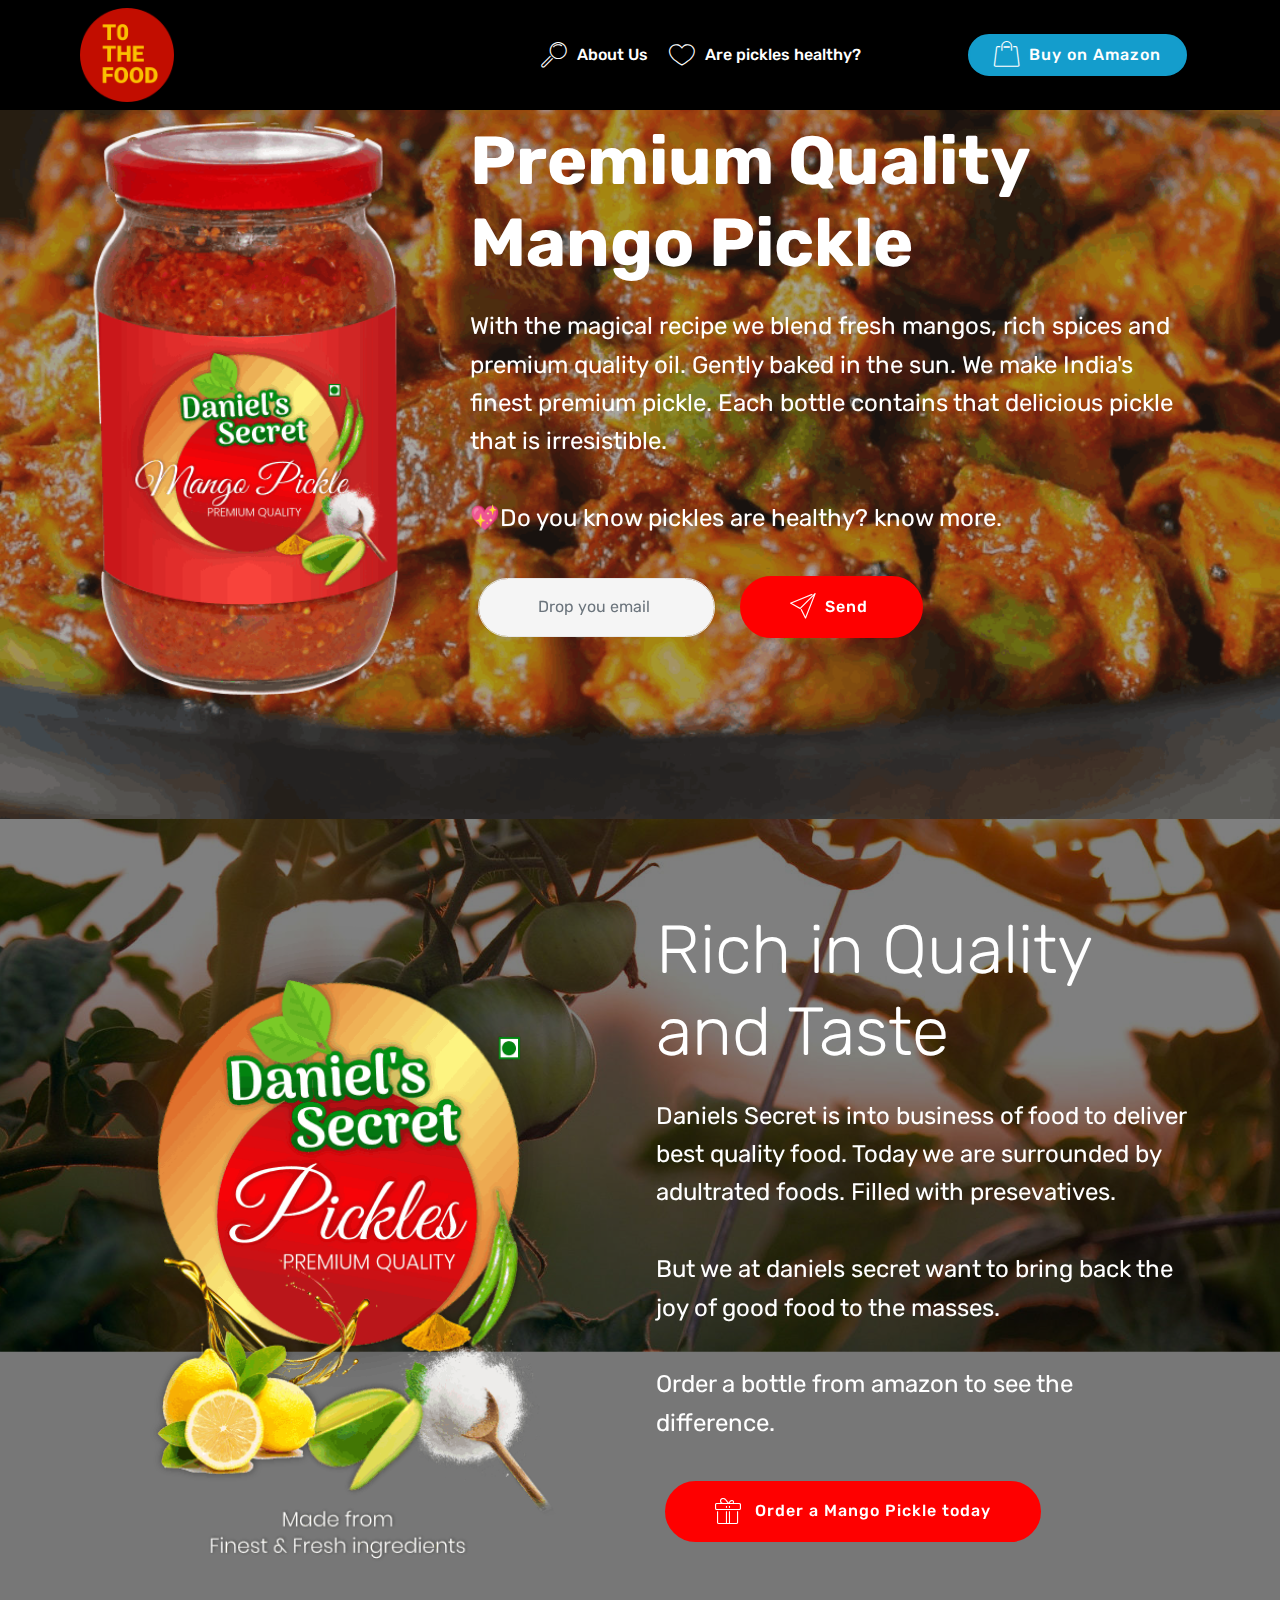
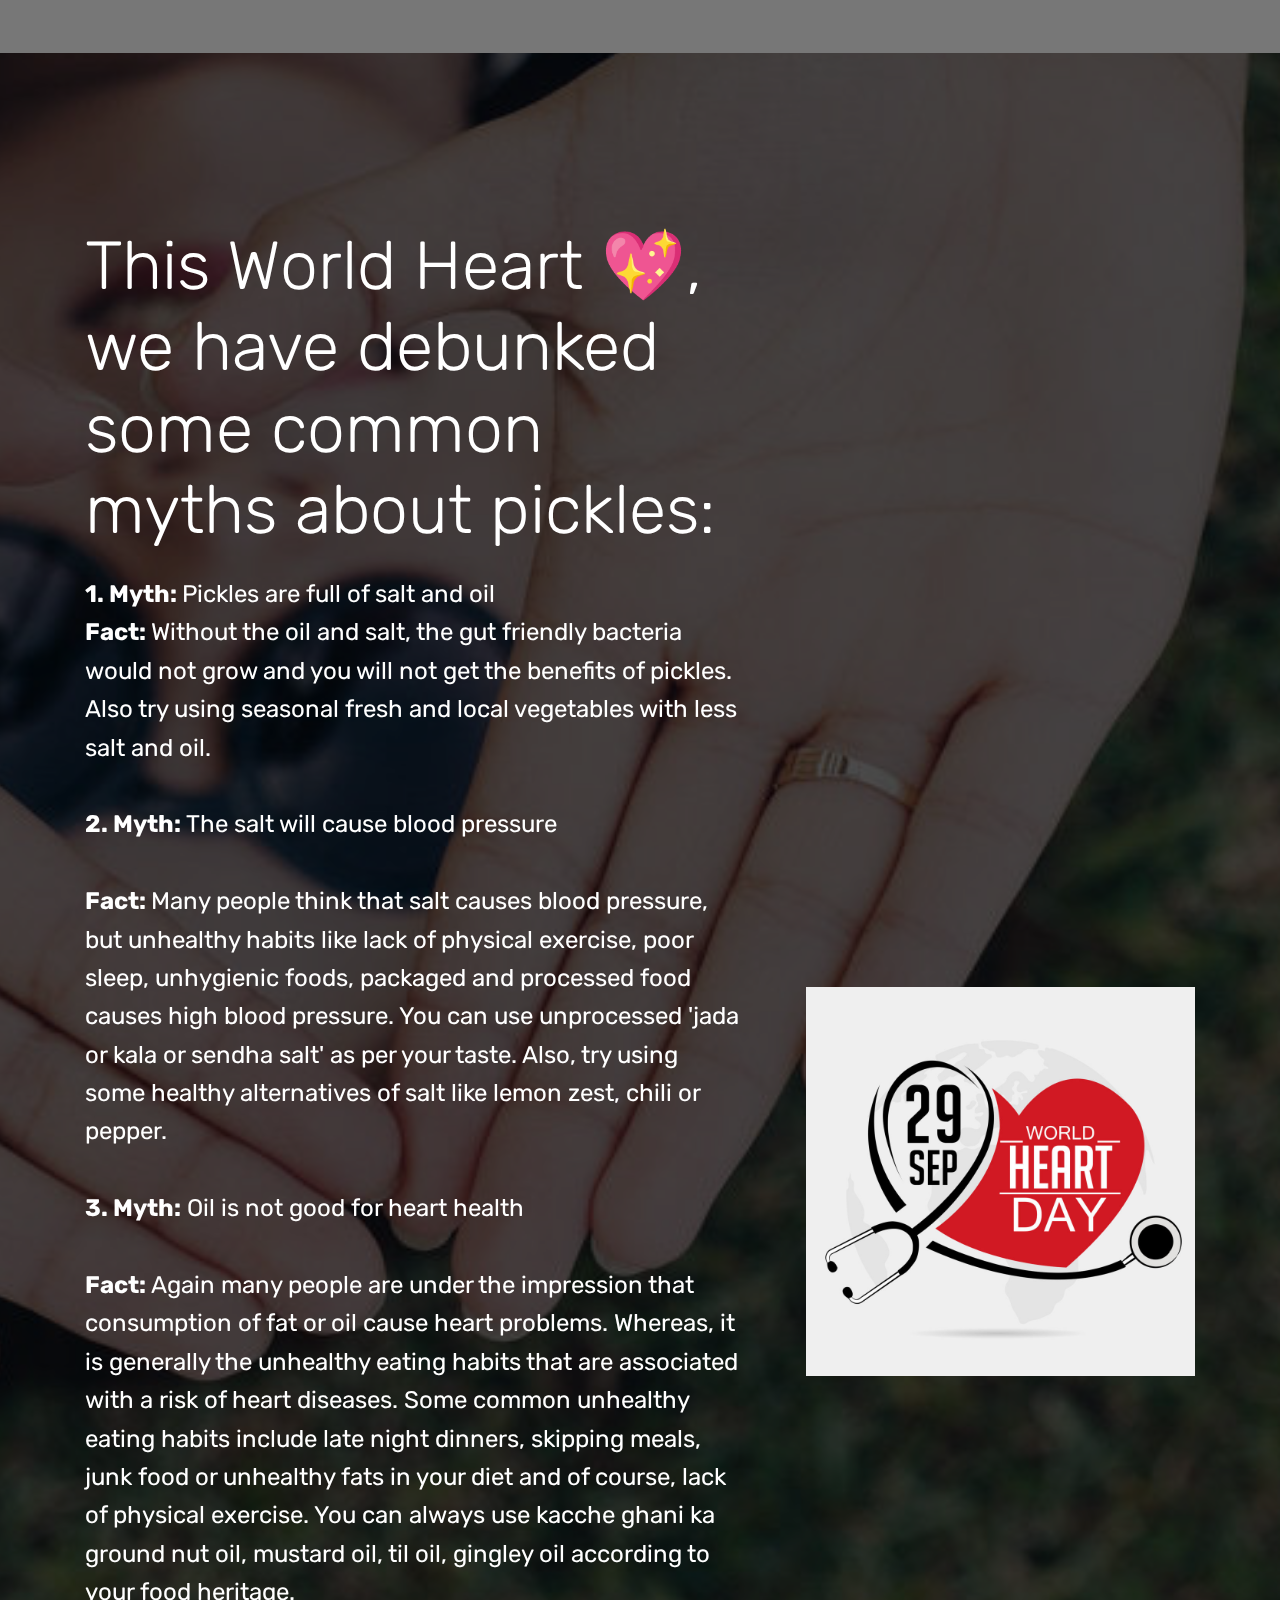
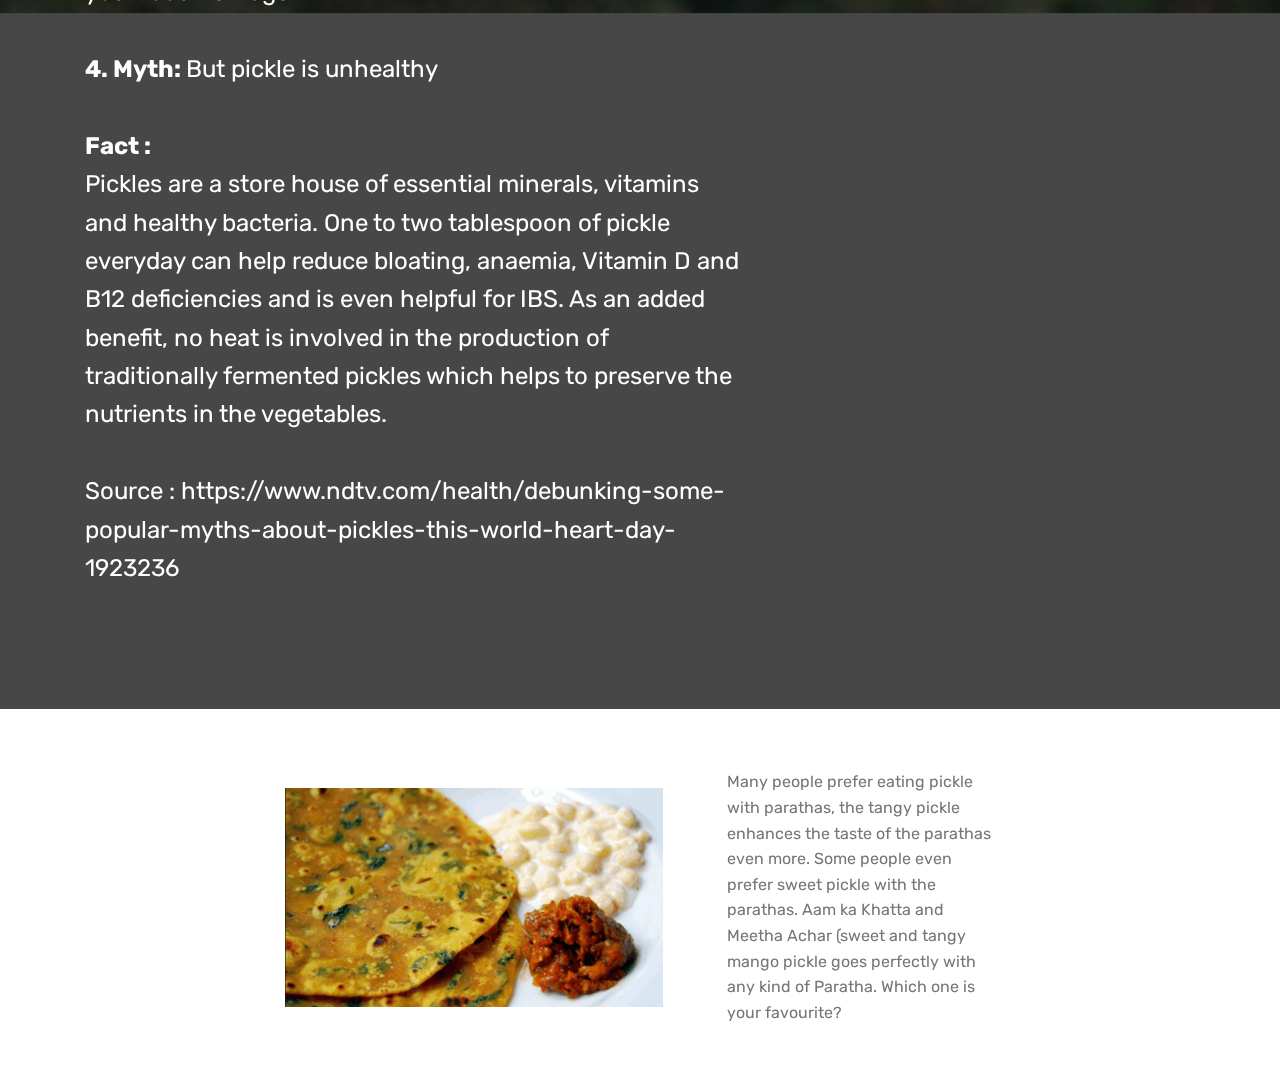
==== commit cf88c523: "Add files via upload" ====
--- a/index.html
+++ b/index.html
@@ -60,7 +60,7 @@
     </nav>
 </section>
 
-<section class="engine"><a href="https://mobirise.me/e">make a site</a></section><section class="header14 cid-r4YpYTf6d8 mbr-parallax-background" id="header14-1">
+<section class="engine"><a href="https://mobirise.me/p">web templates free download</a></section><section class="header14 cid-r4YpYTf6d8 mbr-parallax-background" id="header14-1">
 
     
 
@@ -84,7 +84,7 @@
                 <div class="media-container-column" data-form-type="formoid">
                     <div data-form-alert="" hidden="">Thanks for sending us your email. We'll contact you soon!</div>
                     <form class="form-inline" action="https://mobirise.com/" method="post" data-form-title="Mobirise Form">
-                        <input type="hidden" value="vi8gRduveDbk9ZC6Xpn4aQw9OU4yUWQnwNXGZ/rbIzXSSojaercEvw2rdRnrXdCf0DAz/PUSEZl71ZxPuIH0gPX1KS9b4m6CELEukPtEXcxTzOroVhZYm8sa0esuAMLe" data-form-email="true">
+                        <input type="hidden" value="1/xvUkRUxhHQrZdAPuHfJcBcyQCppXOSBDrLRy7P14EUnhGo/ffhWvmy2FEi6WEfP5JMfyC5jHvPJ8ZpHnsmBmODoRG6B0SM2sf5JmUYyrV0UNEv6hhOK/2eB9sN0Fla" data-form-email="true">
                         <div class="form-group">
                             <input type="email" class="form-control input-sm input-inverse" name="email" required="" data-form-field="Email" placeholder="Drop you email " id="email-header14-1">
                         </div>
@@ -115,7 +115,7 @@
                 <div class="mbr-section-text mbr-white pb-3 ">
                     <p class="mbr-text mbr-fonts-style display-5">Daniels Secret is into business of food to deliver best quality food. Today we are surrounded by adultrated foods. Filled with presevatives.&nbsp;<br><br>But we at daniels secret want to bring back the joy of good food to the masses.&nbsp;<br><br>Order a bottle from amazon to see the difference.&nbsp;</p>
                 </div>
-                <div class="mbr-section-btn"><a class="btn btn-md btn-secondary display-4" href="https://mobirise.com"><span class="mbri-gift mbr-iconfont mbr-iconfont-btn"></span>Order a Mango Pickle today</a></div>
+                <div class="mbr-section-btn"><a class="btn btn-md btn-secondary display-4" href="page1.html"><span class="mbri-gift mbr-iconfont mbr-iconfont-btn"></span>Order a Mango Pickle today</a></div>
             </div>
         </div>
     </div>
@@ -160,6 +160,28 @@
 
 </section>
 
+<section class="mbr-section content6 cid-r4Z1oodIUf" id="content6-6">
+    
+     
+    
+    <div class="container">
+        <div class="media-container-row">
+            <div class="col-12 col-md-8">
+                <div class="media-container-row">
+                    <div class="mbr-figure" style="width: 150%;">
+                      <img src="assets/images/paratha-with-achar-436x253.png" alt="Mobirise" title="">  
+                    </div>
+                    <div class="media-content">
+                        <div class="mbr-section-text">
+                            <p class="mbr-text mb-0 mbr-fonts-style display-7">Many people prefer eating pickle with parathas, the tangy pickle enhances the taste of the parathas even more. Some people even prefer sweet pickle with the parathas. Aam ka Khatta and Meetha Achar (sweet and tangy mango pickle goes perfectly with any kind of Paratha. Which one is your favourite?<br></p>
+                        </div>
+                    </div>
+                </div>
+            </div>
+        </div>
+    </div>
+</section>
+
 
   <script src="assets/web/assets/jquery/jquery.min.js"></script>
   <script src="assets/popper/popper.min.js"></script>
--- a/assets/mobirise/css/mbr-additional.css
+++ b/assets/mobirise/css/mbr-additional.css
@@ -1840,6 +1840,24 @@
     text-align: center;
   }
 }
+.cid-r4Z1oodIUf {
+  padding-top: 60px;
+  padding-bottom: 60px;
+  background-color: #ffffff;
+}
+@media (min-width: 992px) {
+  .cid-r4Z1oodIUf .mbr-figure {
+    padding-right: 4rem;
+  }
+}
+@media (max-width: 992px) {
+  .cid-r4Z1oodIUf .mbr-figure {
+    padding-bottom: 1rem;
+  }
+}
+.cid-r4Z1oodIUf .mbr-text {
+  color: #767676;
+}
 .cid-r4YpCOW3Wa .navbar {
   padding: .5rem 0;
   background: #000000;
